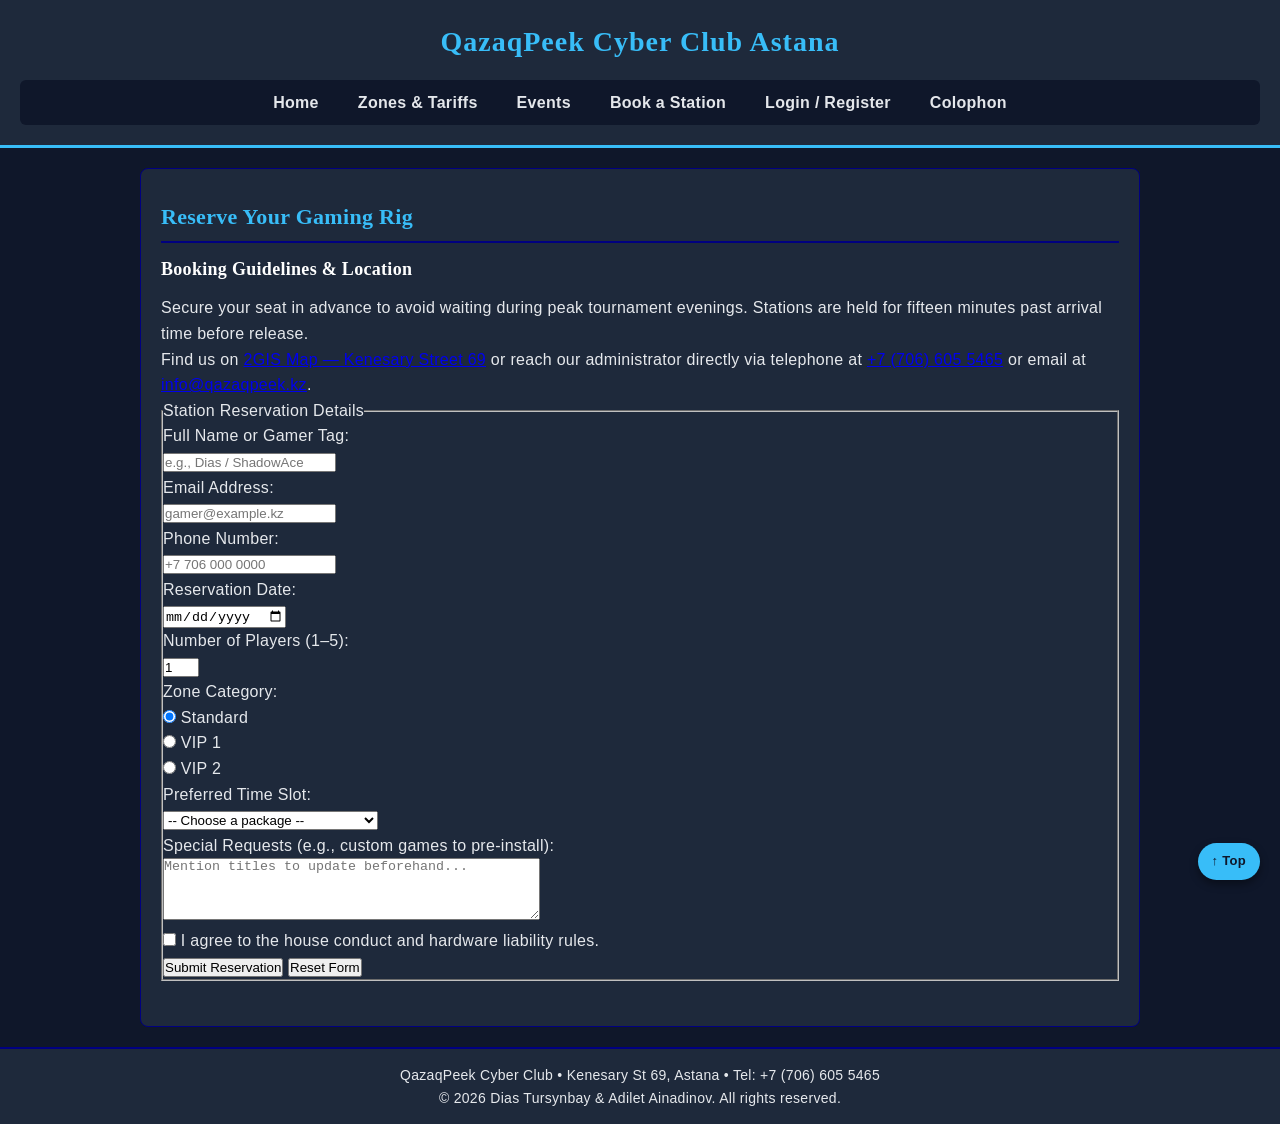
==== booking.html @ b9ee99fd "Add base.css architecture and update 6-page navigation links" ====
<!DOCTYPE html>
<!-- Author: Adilet Ainadinov -->
<html lang="en">
<head>
  <meta charset="UTF-8">
  <meta name="viewport" content="width=device-width, initial-scale=1.0">
  <meta name="author" content="Adilet Ainadinov">
  <meta name="description" content="Reserve a gaming computer station or private boot camp at QazaqPeek Cyber Club on Kenesary 69, Astana.">
  <title>QazaqPeek Cyber Club - Book a Station</title>
  <!-- Link base.css first and personal stylesheet second for cascade load order -->
  <link rel="stylesheet" href="css/base.css">
  <link rel="stylesheet" href="css/adilet.css">
</head>
<body>

  <header>
    <h1>QazaqPeek Cyber Club Astana</h1>
    <nav>
      <ul>
        <li><a href="index.html">Home</a></li>
        <li><a href="services.html">Zones &amp; Tariffs</a></li>
        <li><a href="events.html">Events</a></li>
        <li><a href="booking.html">Book a Station</a></li>
        <li><a href="login.html">Login / Register</a></li>
        <li><a href="colophon.html">Colophon</a></li>
      </ul>
    </nav>
  </header>

  <main>
    <section>
      <h2>Reserve Your Gaming Rig</h2>
      <article>
        <h3>Booking Guidelines &amp; Location</h3>
        <p>
          Secure your seat in advance to avoid waiting during peak tournament evenings. Stations are held for fifteen minutes past arrival time before release.
        </p>
        <p>
          Find us on <a href="https://2gis.kz/astana" target="_blank" rel="noopener noreferrer">2GIS Map — Kenesary Street 69</a> or reach our administrator directly via telephone at <a href="tel:+77066055465">+7 (706) 605 5465</a> or email at <a href="mailto:info@qazaqpeek.kz">info@qazaqpeek.kz</a>.
        </p>
      </article>

      <!-- Comment explaining form implementation -->
      <form method="POST" action="#">
        <fieldset>
          <legend>Station Reservation Details</legend>

          <!-- Flexbox form row on Adilet's page: flex-wrap with flex items -->
          <div class="form-row-flex">
            <div class="form-group-flex">
              <label for="client-name" class="required-field">Full Name or Gamer Tag:</label><br>
              <input type="text" id="client-name" name="client_name" placeholder="e.g., Dias / ShadowAce" required>
            </div>

            <div class="form-group-flex">
              <label for="client-email" class="required-field">Email Address:</label><br>
              <input type="email" id="client-email" name="client_email" placeholder="gamer@example.kz" required>
            </div>
          </div>

          <div class="form-row-flex">
            <div class="form-group-flex">
              <label for="client-phone" class="required-field">Phone Number:</label><br>
              <input type="tel" id="client-phone" name="client_phone" placeholder="+7 706 000 0000" required>
            </div>

            <div class="form-group-flex">
              <label for="booking-date" class="required-field">Reservation Date:</label><br>
              <input type="date" id="booking-date" name="booking_date" required>
            </div>
          </div>

          <p>
            <label for="party-size" class="required-field">Number of Players (1–5):</label><br>
            <input type="number" id="party-size" name="party_size" min="1" max="5" value="1" required>
          </p>

          <p>
            Zone Category:<br>
            <input type="radio" id="zone-standard" name="zone_tier" value="standard" checked>
            <label for="zone-standard">Standard</label><br>
            <input type="radio" id="zone-vip" name="zone_tier" value="vip">
            <label for="zone-vip">VIP 1</label><br>
            <input type="radio" id="zone-bootcamp" name="zone_tier" value="bootcamp">
            <label for="zone-bootcamp">VIP 2</label>
          </p>

          <p>
            <label for="time-slot" class="required-field">Preferred Time Slot:</label><br>
            <select id="time-slot" name="time_slot" required>
              <option value="">-- Choose a package --</option>
              <option value="morning">Morning Warmup (08:00 - 14:00)</option>
              <option value="evening">Peak Evening (17:00 - 22:00)</option>
              <option value="night">Night Grind (22:00 - 08:00)</option>
            </select>
          </p>

          <p>
            <label for="special-notes">Special Requests (e.g., custom games to pre-install):</label><br>
            <textarea id="special-notes" name="special_notes" rows="4" cols="45" placeholder="Mention titles to update beforehand..."></textarea>
          </p>

          <p>
            <input type="checkbox" id="policy-agree" name="policy_agree" required>
            <label for="policy-agree">I agree to the <span>house conduct and hardware liability rules</span>.</label>
          </p>

          <p>
            <button type="submit">Submit Reservation</button>
            <button type="reset">Reset Form</button>
          </p>
        </fieldset>
      </form>
    </section>
  </main>

  <a href="#top" class="back-to-top">↑ Top</a>

  <footer>
    <p>QazaqPeek Cyber Club &bull; Kenesary St 69, Astana &bull; Tel: +7 (706) 605 5465</p>
    <p>&copy; 2026 Dias Tursynbay &amp; Adilet Ainadinov. All rights reserved.</p>
  </footer>

</body>
</html>
---- css/base.css ----
/* 
================================================================================
QAZAQPEEK CYBER CLUB - BASE STYLESHEET (base.css)
Written by: Dias Tursynbay & Adilet Ainadinov

COLOR PALETTE (Max 5 colors):
1. #0f172a (Hex) - Deep navy blue used for main header, footer, and page background to create a dark gaming lounge theme.
2. #1e293b (Hex) - Dark slate grey used for container cards, table backgrounds, and section boxes.
3. #38bdf8 (Hex) - Sky blue accent used for interactive links, active navigation items, and button highlights.
4. rgba(240, 242, 245, 0.95) (RGBA) - Soft white with high opacity used for crisp readable body text on dark backgrounds.
5. navy (Named Color) - Classic navy color used for structural borders and subtle card dividers.
================================================================================
*/

/* Universal Selector (*) - Applied to all elements to enforce standard box-sizing model */
* {
  box-sizing: border-box;
  margin: 0;
  padding: 0;
}

/* Margin collapse explanation comment:
   The top margin of <h1> inside <header> would normally collapse with the top margin of <header>. 
   To avoid unexpected spacing, we use padding on <header> and zero out top margins on <h1>.
*/

/* Type Selector: body - Sets fundamental typography, background color, and line height */
body {
  font-family: 'Segoe UI', Tahoma, Geneva, Verdana, sans-serif;
  font-size: 16px;
  font-weight: 400;
  line-height: 1.6;
  letter-spacing: 0.3px;
  background-color: #0f172a;
  color: rgba(240, 242, 245, 0.95);
  min-height: 100vh;
}

/* Grouping with commas (,) - Shared heading styles */
h1, h2, h3 {
  font-family: Georgia, 'Times New Roman', Times, serif;
  font-weight: 700;
  color: #38bdf8;
  margin-bottom: 12px;
}

h1 {
  font-size: 28px;
  letter-spacing: 1px;
}

h2 {
  font-size: 22px;
  border-bottom: 2px solid navy;
  padding-bottom: 6px;
  margin-top: 10px;
}

h3 {
  font-size: 18px;
  color: #ffffff;
}

/* Child Selector (>) - Targets header tag directly inside body */
body > header {
  background-color: #1e293b;
  padding: 20px;
  text-align: center;
  border-bottom: 3px solid #38bdf8;
}

/* Centering Technique 1: margin auto - Main container centered horizontally with fixed maximum width */
main {
  max-width: 1000px;
  margin: 20px auto; /* Margin auto centers main horizontally */
  padding: 20px;
  background-color: #1e293b;
  border-radius: 8px;
  border: 1px solid navy;
}

/* Descendant Selector (nav ul) - Styles the navigation list inside nav bar */
nav ul {
  list-style: none;
  /* Flexbox Navigation Requirements: flex row using justify-content, align-items and gap */
  display: flex;
  flex-direction: row;
  justify-content: center;
  align-items: center;
  gap: 15px;
  margin-top: 15px;
  padding: 10px;
  background-color: #0f172a;
  border-radius: 6px;
}

/* Type selector for nav links */
nav a {
  color: rgba(240, 242, 245, 0.95);
  text-decoration: none;
  font-weight: 600;
  padding: 6px 12px;
  border-radius: 4px;
}

/* Pseudo-class :hover - Links change background and color when hovered */
nav a:hover {
  background-color: #38bdf8;
  color: #0f172a;
}

/* Pseudo-class :focus - Keyboard focus accessibility indicator */
a:focus, button:focus, input:focus, select:focus, textarea:focus {
  outline: 2px solid #38bdf8;
  outline-offset: 2px;
}

/* Adjacent Sibling Selector (+) - Adds extra top margin to paragraphs following h2 headings */
h2 + p {
  margin-top: 8px;
}

/* Section spacing */
section {
  margin-bottom: 25px;
}

hr {
  border: 0;
  height: 1px;
  background-color: navy;
  margin: 25px 0;
}

/* Table styling shared across pages */
table {
  width: 100%;
  border-collapse: collapse;
  margin: 15px 0;
  background-color: #0f172a;
}

th, td {
  padding: 10px 14px;
  border: 1px solid navy;
  text-align: left;
}

th {
  background-color: #1e293b;
  color: #38bdf8;
}

/* Pseudo-class :nth-child - Alternating row shading in tables */
tbody tr:nth-child(even) {
  background-color: rgba(255, 255, 255, 0.03);
}

/* Common Footer Styling */
footer {
  text-align: center;
  padding: 15px;
  background-color: #1e293b;
  border-top: 2px solid navy;
  font-size: 14px;
  margin-top: 20px;
}

/* Single allowed !important demonstration with comment justification:
   Justification: Disabled buttons must maintain subdued opacity regardless of any state or class overrides.
*/
button:disabled {
  opacity: 0.5 !important;
  cursor: not-allowed;
}

/* Fixed positioning element: Floating back to top button staying on screen */
.back-to-top {
  position: fixed;
  bottom: 20px;
  right: 20px;
  background-color: #38bdf8;
  color: #0f172a;
  padding: 8px 14px;
  border-radius: 20px;
  text-decoration: none;
  font-weight: bold;
  font-size: 13px;
  box-shadow: 0 4px 8px rgba(0,0,0,0.4);
}

.back-to-top:hover {
  background-color: #ffffff;
}
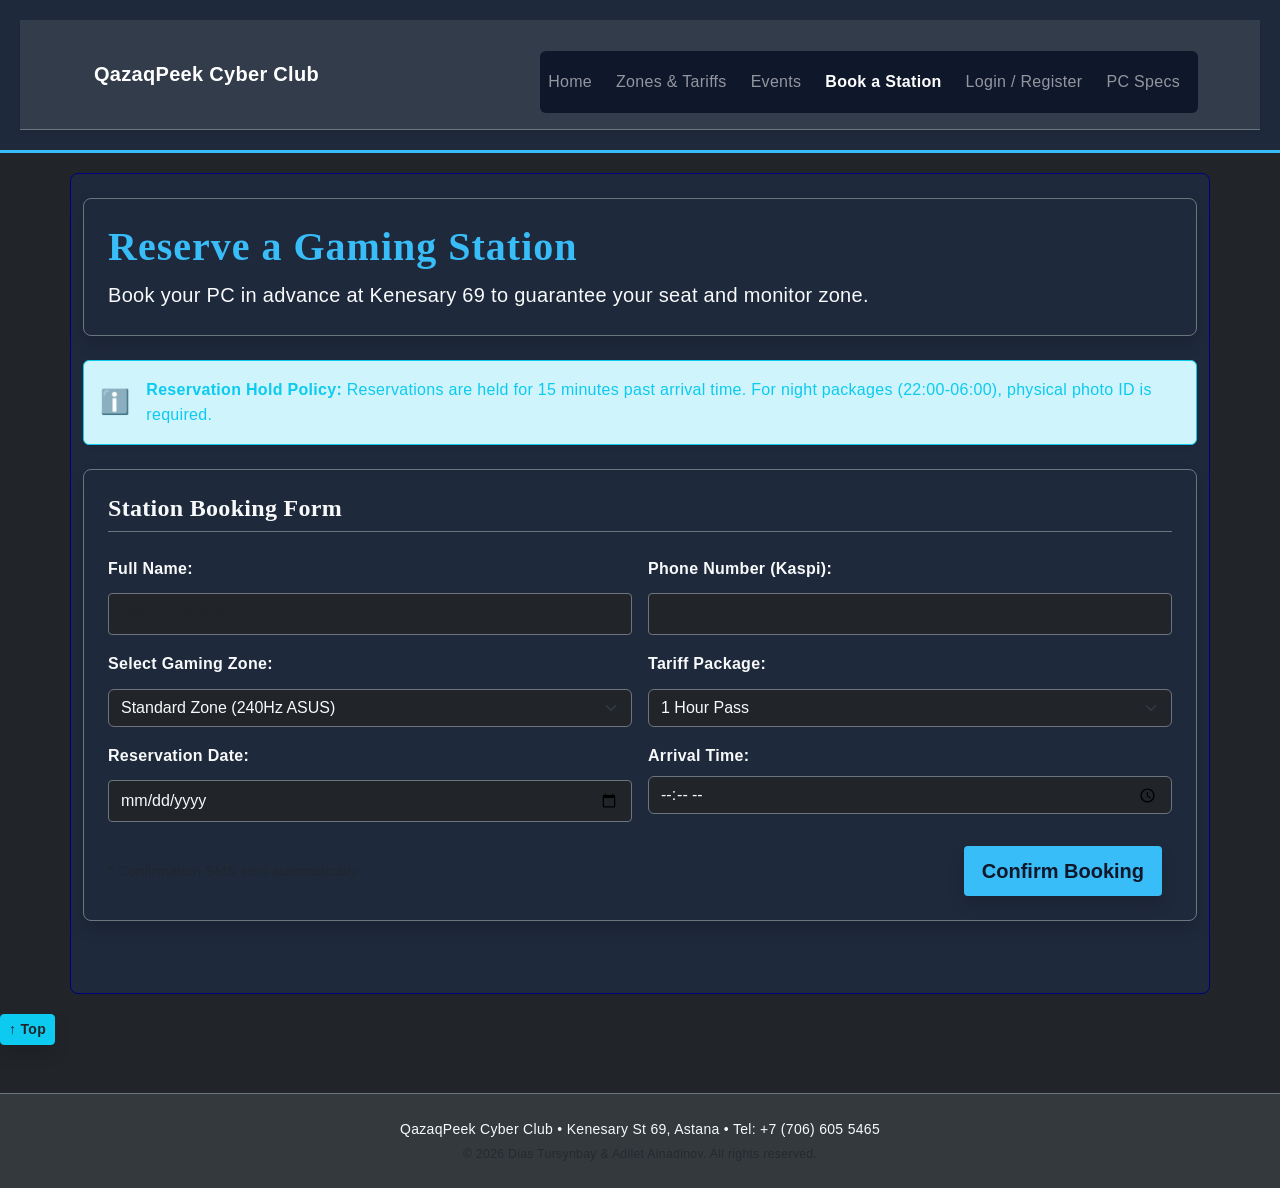
==== commit 37094faa: "Rebuild page layouts using Bootstrap 5.3.3 CDN and responsive navbar toggler" ====
--- a/booking.html
+++ b/booking.html
@@ -5,121 +5,137 @@
   <meta charset="UTF-8">
   <meta name="viewport" content="width=device-width, initial-scale=1.0">
   <meta name="author" content="Adilet Ainadinov">
-  <meta name="description" content="Reserve a gaming computer station or private boot camp at QazaqPeek Cyber Club on Kenesary 69, Astana.">
+  <meta name="description" content="Station reservation and seat booking form for QazaqPeek Cyber Club in Astana on Kenesary 69.">
   <title>QazaqPeek Cyber Club - Book a Station</title>
-  <!-- Link base.css first and personal stylesheet second for cascade load order -->
+  
+  <!-- Bootstrap 5.3.3 CDN link linked before custom stylesheet so custom rules override where needed -->
+  <!-- Bootstrap 5.3.3 CDN used for responsive form controls, alert component, navbar toggler, and utility classes -->
+  <link href="https://cdn.jsdelivr.net/npm/bootstrap@5.3.3/dist/css/bootstrap.min.css" rel="stylesheet">
+
+  <!-- Custom stylesheets linked after Bootstrap CDN -->
   <link rel="stylesheet" href="css/base.css">
   <link rel="stylesheet" href="css/adilet.css">
 </head>
-<body>
+<body class="bg-dark text-light">
 
+  <!-- Responsive Navigation Header using Bootstrap Navbar with Toggler -->
   <header>
-    <h1>QazaqPeek Cyber Club Astana</h1>
-    <nav>
-      <ul>
-        <li><a href="index.html">Home</a></li>
-        <li><a href="services.html">Zones &amp; Tariffs</a></li>
-        <li><a href="events.html">Events</a></li>
-        <li><a href="booking.html">Book a Station</a></li>
-        <li><a href="login.html">Login / Register</a></li>
-        <li><a href="colophon.html">Colophon</a></li>
-      </ul>
+    <nav class="navbar navbar-expand-lg navbar-dark bg-secondary bg-opacity-25 border-bottom border-secondary shadow-sm py-3">
+      <div class="container">
+        <a class="navbar-brand fw-bold text-accent" href="index.html">QazaqPeek Cyber Club</a>
+        <button class="navbar-toggler" type="button" data-bs-toggle="collapse" data-bs-target="#mainNavbar" aria-controls="mainNavbar" aria-expanded="false" aria-label="Toggle navigation">
+          <span class="navbar-toggler-icon"></span>
+        </button>
+        <div class="collapse navbar-collapse" id="mainNavbar">
+          <ul class="navbar-nav ms-auto mb-2 mb-lg-0 gap-2">
+            <li class="nav-item"><a class="nav-link" href="index.html">Home</a></li>
+            <li class="nav-item"><a class="nav-link" href="services.html">Zones &amp; Tariffs</a></li>
+            <li class="nav-item"><a class="nav-link" href="events.html">Events</a></li>
+            <li class="nav-item"><a class="nav-link active fw-bold text-accent" href="booking.html">Book a Station</a></li>
+            <li class="nav-item"><a class="nav-link" href="login.html">Login / Register</a></li>
+            <li class="nav-item"><a class="nav-link" href="pc-specs.html">PC Specs</a></li>
+          </ul>
+        </div>
+      </div>
     </nav>
   </header>
 
-  <main>
-    <section>
-      <h2>Reserve Your Gaming Rig</h2>
-      <article>
-        <h3>Booking Guidelines &amp; Location</h3>
-        <p>
-          Secure your seat in advance to avoid waiting during peak tournament evenings. Stations are held for fifteen minutes past arrival time before release.
-        </p>
-        <p>
-          Find us on <a href="https://2gis.kz/astana" target="_blank" rel="noopener noreferrer">2GIS Map — Kenesary Street 69</a> or reach our administrator directly via telephone at <a href="tel:+77066055465">+7 (706) 605 5465</a> or email at <a href="mailto:info@qazaqpeek.kz">info@qazaqpeek.kz</a>.
-        </p>
-      </article>
+  <!-- Container Choice Comment: Chosen container over container-fluid here to center and constrain form controls for comfortable user entry on desktop -->
+  <main class="container py-4">
 
-      <!-- Comment explaining form implementation -->
-      <form method="POST" action="#">
-        <fieldset>
-          <legend>Station Reservation Details</legend>
+    <!-- Title Card -->
+    <div class="adilet-form-card p-4 mb-4 rounded-3 border border-secondary shadow">
+      <h1 class="display-6 fw-bold text-accent mb-2 text-center text-md-start">Reserve a Gaming Station</h1>
+      <p class="lead text-light mb-0 text-center text-md-start">
+        Book your PC in advance at Kenesary 69 to guarantee your seat and monitor zone.
+      </p>
+    </div>
 
-          <!-- Flexbox form row on Adilet's page: flex-wrap with flex items -->
-          <div class="form-row-flex">
-            <div class="form-group-flex">
-              <label for="client-name" class="required-field">Full Name or Gamer Tag:</label><br>
-              <input type="text" id="client-name" name="client_name" placeholder="e.g., Dias / ShadowAce" required>
-            </div>
+    <!-- Bootstrap Component: Alert -->
+    <!-- Component Name: Bootstrap Alert -->
+    <!-- Modifications: Adapted markup from official Bootstrap 5 documentation for reservation policy notices, customized with flex alignment and info styling -->
+    <div class="alert alert-info bg-opacity-10 text-info border-info d-flex align-items-center mb-4 shadow-sm" role="alert">
+      <div class="me-3 fs-4">ℹ️</div>
+      <div>
+        <strong>Reservation Hold Policy:</strong> Reservations are held for 15 minutes past arrival time. For night packages (22:00-06:00), physical photo ID is required.
+      </div>
+    </div>
 
-            <div class="form-group-flex">
-              <label for="client-email" class="required-field">Email Address:</label><br>
-              <input type="email" id="client-email" name="client_email" placeholder="gamer@example.kz" required>
-            </div>
+    <!-- Booking Form wrapped in Bootstrap Grid -->
+    <section class="adilet-form-card p-4 rounded-3 border border-secondary shadow mb-5">
+      <h2 class="h4 fw-bold text-accent mb-4 border-bottom border-secondary pb-2">Station Booking Form</h2>
+
+      <form action="#" method="post">
+        
+        <!-- Row 1: Name and Phone -->
+        <div class="row g-3 mb-3">
+          <div class="col-12 col-md-6">
+            <label for="fullName" class="form-label text-light fw-bold">Full Name:</label>
+            <input type="text" id="fullName" name="fullName" class="form-control bg-dark text-light border-secondary" placeholder="Dias Tursynbay" required>
           </div>
+          <div class="col-12 col-md-6">
+            <label for="phoneNum" class="form-label text-light fw-bold">Phone Number (Kaspi):</label>
+            <input type="tel" id="phoneNum" name="phoneNum" class="form-control bg-dark text-light border-secondary" placeholder="+7 707 123 4567" required>
+          </div>
+        </div>
 
-          <div class="form-row-flex">
-            <div class="form-group-flex">
-              <label for="client-phone" class="required-field">Phone Number:</label><br>
-              <input type="tel" id="client-phone" name="client_phone" placeholder="+7 706 000 0000" required>
-            </div>
+        <!-- Row 2: Zone Select and Pass Package -->
+        <div class="row g-3 mb-3">
+          <div class="col-12 col-md-6">
+            <label for="zoneSelect" class="form-label text-light fw-bold">Select Gaming Zone:</label>
+            <select id="zoneSelect" name="zoneSelect" class="form-select bg-dark text-light border-secondary" required>
+              <option value="standard">Standard Zone (240Hz ASUS)</option>
+              <option value="vip">VIP Pro Lounge (360Hz BenQ)</option>
+              <option value="bootcamp">Bootcamp Team Room (5 Rigs)</option>
+            </select>
+          </div>
+          <div class="col-12 col-md-6">
+            <label for="packageSelect" class="form-label text-light fw-bold">Tariff Package:</label>
+            <select id="packageSelect" name="packageSelect" class="form-select bg-dark text-light border-secondary" required>
+              <option value="hourly">1 Hour Pass</option>
+              <option value="3hour">3 Hour Package</option>
+              <option value="night">Night Pass (22:00 - 06:00)</option>
+            </select>
+          </div>
+        </div>
 
-            <div class="form-group-flex">
-              <label for="booking-date" class="required-field">Reservation Date:</label><br>
-              <input type="date" id="booking-date" name="booking_date" required>
-            </div>
+        <!-- Row 3: Date and Time -->
+        <div class="row g-3 mb-4">
+          <div class="col-12 col-md-6">
+            <label for="bookingDate" class="form-label text-light fw-bold">Reservation Date:</label>
+            <input type="date" id="bookingDate" name="bookingDate" class="form-control bg-dark text-light border-secondary" required>
           </div>
+          <div class="col-12 col-md-6">
+            <label for="bookingTime" class="form-label text-light fw-bold">Arrival Time:</label>
+            <input type="time" id="bookingTime" name="bookingTime" class="form-control bg-dark text-light border-secondary" required>
+          </div>
+        </div>
 
-          <p>
-            <label for="party-size" class="required-field">Number of Players (1–5):</label><br>
-            <input type="number" id="party-size" name="party_size" min="1" max="5" value="1" required>
-          </p>
+        <!-- Submit Button -->
+        <div class="d-flex justify-content-between align-items-center">
+          <span class="small text-muted d-none d-md-block">* Confirmation SMS sent automatically</span>
+          <button type="submit" class="btn btn-primary btn-lg shadow">Confirm Booking</button>
+        </div>
 
-          <p>
-            Zone Category:<br>
-            <input type="radio" id="zone-standard" name="zone_tier" value="standard" checked>
-            <label for="zone-standard">Standard</label><br>
-            <input type="radio" id="zone-vip" name="zone_tier" value="vip">
-            <label for="zone-vip">VIP 1</label><br>
-            <input type="radio" id="zone-bootcamp" name="zone_tier" value="bootcamp">
-            <label for="zone-bootcamp">VIP 2</label>
-          </p>
-
-          <p>
-            <label for="time-slot" class="required-field">Preferred Time Slot:</label><br>
-            <select id="time-slot" name="time_slot" required>
-              <option value="">-- Choose a package --</option>
-              <option value="morning">Morning Warmup (08:00 - 14:00)</option>
-              <option value="evening">Peak Evening (17:00 - 22:00)</option>
-              <option value="night">Night Grind (22:00 - 08:00)</option>
-            </select>
-          </p>
-
-          <p>
-            <label for="special-notes">Special Requests (e.g., custom games to pre-install):</label><br>
-            <textarea id="special-notes" name="special_notes" rows="4" cols="45" placeholder="Mention titles to update beforehand..."></textarea>
-          </p>
-
-          <p>
-            <input type="checkbox" id="policy-agree" name="policy_agree" required>
-            <label for="policy-agree">I agree to the <span>house conduct and hardware liability rules</span>.</label>
-          </p>
-
-          <p>
-            <button type="submit">Submit Reservation</button>
-            <button type="reset">Reset Form</button>
-          </p>
-        </fieldset>
       </form>
     </section>
+
   </main>
 
-  <a href="#top" class="back-to-top">↑ Top</a>
+  <!-- Back to Top Button -->
+  <div class="back-to-top-btn">
+    <a href="#top" class="btn btn-info btn-sm shadow fw-bold text-dark">↑ Top</a>
+  </div>
 
-  <footer>
-    <p>QazaqPeek Cyber Club &bull; Kenesary St 69, Astana &bull; Tel: +7 (706) 605 5465</p>
-    <p>&copy; 2026 Dias Tursynbay &amp; Adilet Ainadinov. All rights reserved.</p>
+  <!-- Footer -->
+  <footer class="bg-secondary bg-opacity-25 border-top border-secondary py-4 text-center text-muted mt-5">
+    <div class="container">
+      <p class="mb-1 text-light">QazaqPeek Cyber Club &bull; Kenesary St 69, Astana &bull; Tel: +7 (706) 605 5465</p>
+      <p class="small mb-0">&copy; 2026 Dias Tursynbay &amp; Adilet Ainadinov. All rights reserved.</p>
+    </div>
   </footer>
 
+  <!-- Bootstrap 5.3.3 JavaScript Bundle CDN -->
+  <script src="https://cdn.jsdelivr.net/npm/bootstrap@5.3.3/dist/js/bootstrap.bundle.min.js"></script>
 </body>
 </html>
--- a/css/adilet.css
+++ b/css/adilet.css
@@ -0,0 +1,152 @@
+/* 
+================================================================================
+QAZAQPEEK CYBER CLUB - ADILET AINADINOV'S STYLESHEET (adilet.css)
+Student: Adilet Ainadinov
+Pages Covered: booking.html, login.html, colophon.html
+================================================================================
+*/
+
+/* 
+================================================================================
+CSS GRID IMPLEMENTATION (colophon.html / booking.html)
+Why Grid suited this block better than Flexbox:
+CSS Grid was selected for the technical specifications layout because it provides precise two-dimensional 
+alignment across columns and rows, keeping system info cards aligned seamlessly regardless of text length.
+================================================================================
+*/
+.colophon-grid {
+  display: grid;
+  grid-template-columns: repeat(2, minmax(200px, 1fr)); /* repeat(), fr units, minmax() */
+  gap: 20px; /* gap requirement */
+  margin-top: 15px;
+}
+
+/* Grid item spanning 2 columns */
+.colophon-grid-wide {
+  grid-column: span 2; /* Spanning requirement */
+  background-color: #0f172a;
+  padding: 15px;
+  border-radius: 6px;
+  border: 1px solid #38bdf8;
+}
+
+.colophon-card {
+  background-color: #0f172a;
+  padding: 15px;
+  border-radius: 6px;
+  border: 1px solid navy;
+}
+
+/* 
+================================================================================
+FLEXBOX IMPLEMENTATION (booking.html / login.html)
+Flex container with flex-wrap and flex-direction row for form inputs and option buttons
+================================================================================
+*/
+.form-row-flex {
+  display: flex;
+  flex-direction: row;
+  flex-wrap: wrap;
+  gap: 15px;
+  margin-bottom: 15px;
+}
+
+.form-group-flex {
+  flex: 1 1 200px;
+}
+
+/* Form controls styling */
+fieldset {
+  border: 1px solid navy;
+  padding: 20px;
+  border-radius: 6px;
+  background-color: #0f172a;
+  margin-bottom: 20px;
+}
+
+legend {
+  color: #38bdf8;
+  font-weight: bold;
+  padding: 0 8px;
+}
+
+/* Attribute Selectors - Target form inputs by type */
+input[type="text"],
+input[type="email"],
+input[type="tel"],
+input[type="date"],
+input[type="number"],
+input[type="password"],
+select,
+textarea {
+  width: 100%;
+  padding: 8px 12px;
+  margin-top: 4px;
+  background-color: #1e293b;
+  border: 1px solid navy;
+  color: rgba(240, 242, 245, 0.95);
+  border-radius: 4px;
+  font-family: inherit;
+}
+
+/* Pseudo-class :focus for form input elements */
+input:focus, select:focus, textarea:focus {
+  border-color: #38bdf8;
+}
+
+/* Button styling */
+button[type="submit"], button[type="reset"] {
+  background-color: #38bdf8;
+  color: #0f172a;
+  border: none;
+  padding: 10px 18px;
+  border-radius: 4px;
+  font-weight: bold;
+  cursor: pointer;
+  margin-right: 10px;
+}
+
+button[type="reset"] {
+  background-color: #1e293b;
+  color: rgba(240, 242, 245, 0.95);
+  border: 1px solid navy;
+}
+
+button[type="submit"]:hover {
+  background-color: #ffffff;
+}
+
+/* Pseudo-element ::after - Marks mandatory form field labels with blue asterisk */
+label.required-field::after {
+  content: " *";
+  color: #38bdf8;
+  font-weight: bold;
+}
+
+/* 
+================================================================================
+CENTERING TECHNIQUE 3: Grid Centering
+Centering notice modal / box horizontally and vertically using CSS Grid place-items
+================================================================================
+*/
+.grid-centered-box {
+  display: grid;
+  place-items: center;
+  background-color: #0f172a;
+  padding: 15px;
+  border: 1px solid navy;
+  border-radius: 6px;
+  text-align: center;
+  margin-top: 15px;
+}
+
+/* Terminal output pre styling */
+pre {
+  background-color: #000000;
+  color: #38bdf8;
+  padding: 15px;
+  border-radius: 4px;
+  overflow-x: auto;
+  font-family: 'Courier New', Courier, monospace;
+  font-size: 14px;
+}
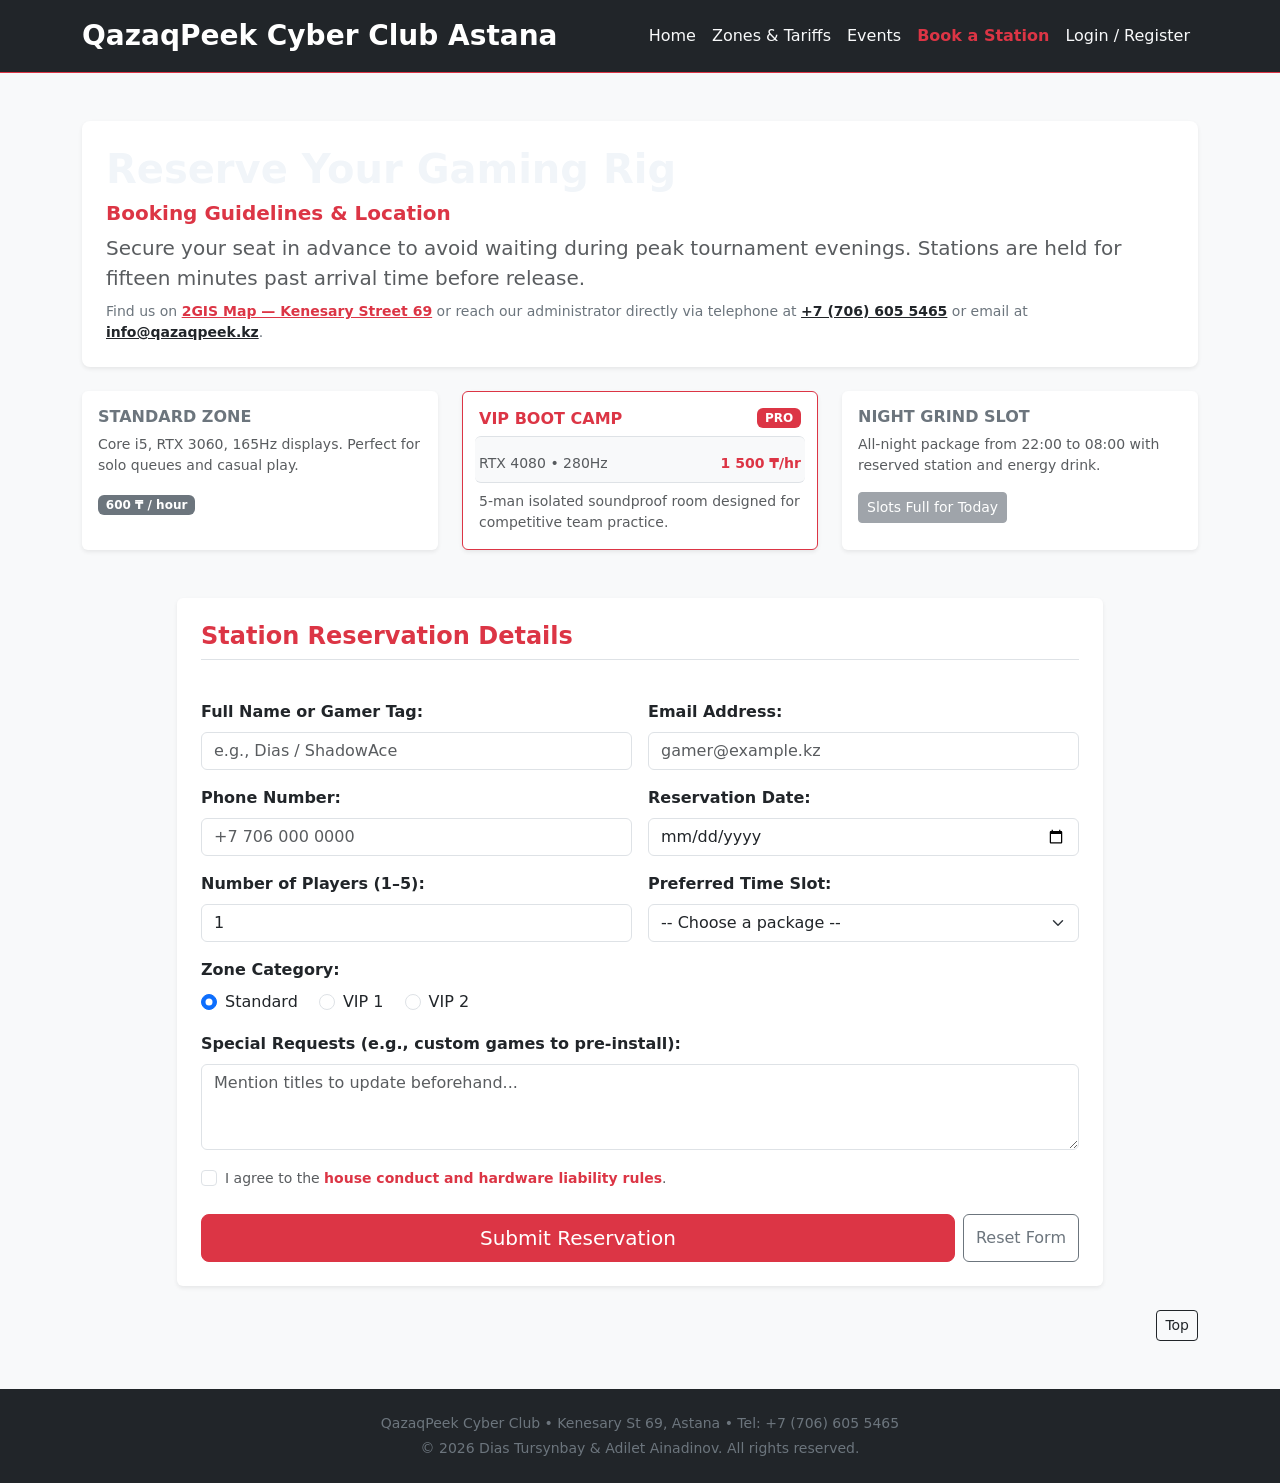
==== commit 1435dfeb: "feat: sync booking, login and css cleanup log" ====
--- a/booking.html
+++ b/booking.html
@@ -5,137 +5,215 @@
   <meta charset="UTF-8">
   <meta name="viewport" content="width=device-width, initial-scale=1.0">
   <meta name="author" content="Adilet Ainadinov">
-  <meta name="description" content="Station reservation and seat booking form for QazaqPeek Cyber Club in Astana on Kenesary 69.">
+  <meta name="description" content="Reserve a gaming computer station or private boot camp at QazaqPeek Cyber Club on Kenesary 69, Astana.">
   <title>QazaqPeek Cyber Club - Book a Station</title>
-  
-  <!-- Bootstrap 5.3.3 CDN link linked before custom stylesheet so custom rules override where needed -->
-  <!-- Bootstrap 5.3.3 CDN used for responsive form controls, alert component, navbar toggler, and utility classes -->
+
+  <!-- Using Bootstrap version 5.3.3 from CDN -->
   <link href="https://cdn.jsdelivr.net/npm/bootstrap@5.3.3/dist/css/bootstrap.min.css" rel="stylesheet">
 
-  <!-- Custom stylesheets linked after Bootstrap CDN -->
   <link rel="stylesheet" href="css/base.css">
   <link rel="stylesheet" href="css/adilet.css">
 </head>
-<body class="bg-dark text-light">
-
-  <!-- Responsive Navigation Header using Bootstrap Navbar with Toggler -->
-  <header>
-    <nav class="navbar navbar-expand-lg navbar-dark bg-secondary bg-opacity-25 border-bottom border-secondary shadow-sm py-3">
-      <div class="container">
-        <a class="navbar-brand fw-bold text-accent" href="index.html">QazaqPeek Cyber Club</a>
-        <button class="navbar-toggler" type="button" data-bs-toggle="collapse" data-bs-target="#mainNavbar" aria-controls="mainNavbar" aria-expanded="false" aria-label="Toggle navigation">
-          <span class="navbar-toggler-icon"></span>
-        </button>
-        <div class="collapse navbar-collapse" id="mainNavbar">
-          <ul class="navbar-nav ms-auto mb-2 mb-lg-0 gap-2">
-            <li class="nav-item"><a class="nav-link" href="index.html">Home</a></li>
-            <li class="nav-item"><a class="nav-link" href="services.html">Zones &amp; Tariffs</a></li>
-            <li class="nav-item"><a class="nav-link" href="events.html">Events</a></li>
-            <li class="nav-item"><a class="nav-link active fw-bold text-accent" href="booking.html">Book a Station</a></li>
-            <li class="nav-item"><a class="nav-link" href="login.html">Login / Register</a></li>
-            <li class="nav-item"><a class="nav-link" href="pc-specs.html">PC Specs</a></li>
-          </ul>
-        </div>
-      </div>
-    </nav>
+<body class="bg-light">
+
+  <!-- Using container-fluid so the club header spans the full width of the viewport -->
+  <header class="container-fluid bg-dark text-white py-3 border-bottom border-danger">
+    <div class="container d-flex flex-column flex-md-row justify-content-between align-items-center">
+      <h1 class="h3 mb-2 mb-md-0 fw-bold">QazaqPeek Cyber Club Astana</h1>
+      <nav>
+        <ul class="nav">
+          <li class="nav-item"><a class="nav-link text-light px-2" href="index.html">Home</a></li>
+          <li class="nav-item"><a class="nav-link text-light px-2" href="services.html">Zones &amp; Tariffs</a></li>
+          <li class="nav-item"><a class="nav-link text-light px-2" href="events.html">Events</a></li>
+          <li class="nav-item"><a class="nav-link text-danger fw-bold px-2" href="booking.html">Book a Station</a></li>
+          <li class="nav-item"><a class="nav-link text-light px-2" href="login.html">Login / Register</a></li>
+        </ul>
+      </nav>
+    </div>
   </header>
 
-  <!-- Container Choice Comment: Chosen container over container-fluid here to center and constrain form controls for comfortable user entry on desktop -->
-  <main class="container py-4">
-
-    <!-- Title Card -->
-    <div class="adilet-form-card p-4 mb-4 rounded-3 border border-secondary shadow">
-      <h1 class="display-6 fw-bold text-accent mb-2 text-center text-md-start">Reserve a Gaming Station</h1>
-      <p class="lead text-light mb-0 text-center text-md-start">
-        Book your PC in advance at Kenesary 69 to guarantee your seat and monitor zone.
-      </p>
-    </div>
-
-    <!-- Bootstrap Component: Alert -->
-    <!-- Component Name: Bootstrap Alert -->
-    <!-- Modifications: Adapted markup from official Bootstrap 5 documentation for reservation policy notices, customized with flex alignment and info styling -->
-    <div class="alert alert-info bg-opacity-10 text-info border-info d-flex align-items-center mb-4 shadow-sm" role="alert">
-      <div class="me-3 fs-4">ℹ️</div>
-      <div>
-        <strong>Reservation Hold Policy:</strong> Reservations are held for 15 minutes past arrival time. For night packages (22:00-06:00), physical photo ID is required.
-      </div>
-    </div>
-
-    <!-- Booking Form wrapped in Bootstrap Grid -->
-    <section class="adilet-form-card p-4 rounded-3 border border-secondary shadow mb-5">
-      <h2 class="h4 fw-bold text-accent mb-4 border-bottom border-secondary pb-2">Station Booking Form</h2>
-
-      <form action="#" method="post">
-        
-        <!-- Row 1: Name and Phone -->
-        <div class="row g-3 mb-3">
-          <div class="col-12 col-md-6">
-            <label for="fullName" class="form-label text-light fw-bold">Full Name:</label>
-            <input type="text" id="fullName" name="fullName" class="form-control bg-dark text-light border-secondary" placeholder="Dias Tursynbay" required>
-          </div>
-          <div class="col-12 col-md-6">
-            <label for="phoneNum" class="form-label text-light fw-bold">Phone Number (Kaspi):</label>
-            <input type="tel" id="phoneNum" name="phoneNum" class="form-control bg-dark text-light border-secondary" placeholder="+7 707 123 4567" required>
-          </div>
-        </div>
-
-        <!-- Row 2: Zone Select and Pass Package -->
-        <div class="row g-3 mb-3">
-          <div class="col-12 col-md-6">
-            <label for="zoneSelect" class="form-label text-light fw-bold">Select Gaming Zone:</label>
-            <select id="zoneSelect" name="zoneSelect" class="form-select bg-dark text-light border-secondary" required>
-              <option value="standard">Standard Zone (240Hz ASUS)</option>
-              <option value="vip">VIP Pro Lounge (360Hz BenQ)</option>
-              <option value="bootcamp">Bootcamp Team Room (5 Rigs)</option>
-            </select>
-          </div>
-          <div class="col-12 col-md-6">
-            <label for="packageSelect" class="form-label text-light fw-bold">Tariff Package:</label>
-            <select id="packageSelect" name="packageSelect" class="form-select bg-dark text-light border-secondary" required>
-              <option value="hourly">1 Hour Pass</option>
-              <option value="3hour">3 Hour Package</option>
-              <option value="night">Night Pass (22:00 - 06:00)</option>
-            </select>
-          </div>
-        </div>
-
-        <!-- Row 3: Date and Time -->
-        <div class="row g-3 mb-4">
-          <div class="col-12 col-md-6">
-            <label for="bookingDate" class="form-label text-light fw-bold">Reservation Date:</label>
-            <input type="date" id="bookingDate" name="bookingDate" class="form-control bg-dark text-light border-secondary" required>
-          </div>
-          <div class="col-12 col-md-6">
-            <label for="bookingTime" class="form-label text-light fw-bold">Arrival Time:</label>
-            <input type="time" id="bookingTime" name="bookingTime" class="form-control bg-dark text-light border-secondary" required>
-          </div>
-        </div>
-
-        <!-- Submit Button -->
-        <div class="d-flex justify-content-between align-items-center">
-          <span class="small text-muted d-none d-md-block">* Confirmation SMS sent automatically</span>
-          <button type="submit" class="btn btn-primary btn-lg shadow">Confirm Booking</button>
-        </div>
-
-      </form>
-    </section>
-
+  <!-- Using standard container to keep the reservation form readable and centered -->
+  <main class="container my-5">
+    
+    <div class="p-4 mb-4 bg-white rounded-3 shadow-sm text-center text-md-start">
+      <h2 class="display-6 fw-bold">Reserve Your Gaming Rig</h2>
+      <article>
+        <h3 class="h5 text-danger fw-semibold mt-2">Booking Guidelines &amp; Location</h3>
+        <p class="lead text-muted mb-2">
+          Secure your seat in advance to avoid waiting during peak tournament evenings. Stations are held for fifteen minutes past arrival time before release.
+        </p>
+        <p class="small text-secondary mb-0">
+          Find us on <a href="https://2gis.kz/astana" target="_blank" rel="noopener noreferrer" class="link-danger fw-semibold">2GIS Map — Kenesary Street 69</a> or reach our administrator directly via telephone at <a href="tel:+77066055465" class="text-dark fw-semibold">+7 (706) 605 5465</a> or email at <a href="mailto:info@qazaqpeek.kz" class="text-dark fw-semibold">info@qazaqpeek.kz</a>.
+        </p>
+      </article>
+    </div>
+
+    <!-- Responsive Grid: 3 blocks responding to screen width -->
+    <div class="row g-4 mb-5">
+      <div class="col-12 col-md-6 col-lg-4">
+        <div class="card h-100 shadow-sm border-0">
+          <div class="card-body">
+            <h4 class="h6 card-title fw-bold text-uppercase text-secondary">Standard Zone</h4>
+            <p class="card-text text-muted small">Core i5, RTX 3060, 165Hz displays. Perfect for solo queues and casual play.</p>
+            <span class="badge bg-secondary">600 ₸ / hour</span>
+          </div>
+        </div>
+      </div>
+
+      <!-- Nesting requirement: nested row inside a column element -->
+      <div class="col-12 col-md-6 col-lg-4">
+        <div class="card h-100 shadow-sm border-danger">
+          <div class="card-body">
+            <div class="d-flex justify-content-between align-items-center mb-1">
+              <h4 class="h6 card-title fw-bold text-uppercase text-danger mb-0">VIP Boot Camp</h4>
+              <span class="badge bg-danger">PRO</span>
+            </div>
+            <!-- Nested row inside column -->
+            <div class="row g-2 my-2 py-2 border-top border-bottom bg-light rounded">
+              <div class="col-7 small text-muted">RTX 4080 • 280Hz</div>
+              <div class="col-5 small text-end fw-bold text-danger">1 500 ₸/hr</div>
+            </div>
+            <p class="card-text text-muted small">5-man isolated soundproof room designed for competitive team practice.</p>
+          </div>
+        </div>
+      </div>
+
+      <div class="col-12 col-md-6 col-lg-4">
+        <div class="card h-100 shadow-sm border-0">
+          <div class="card-body">
+            <h4 class="h6 card-title fw-bold text-uppercase text-secondary">Night Grind Slot</h4>
+            <p class="card-text text-muted small">All-night package from 22:00 to 08:00 with reserved station and energy drink.</p>
+            <!-- Button disabled state requirement -->
+            <button type="button" class="btn btn-sm btn-secondary" disabled>Slots Full for Today</button>
+          </div>
+        </div>
+      </div>
+    </div>
+
+    <!-- Booking Form Section -->
+    <div class="row justify-content-center">
+      <div class="col-12 col-lg-10">
+        <div class="card shadow-sm border-0 p-4">
+          
+          <form method="POST" action="booking.html">
+            <fieldset>
+              <legend class="h4 border-bottom pb-2 mb-4 text-danger fw-bold">Station Reservation Details</legend>
+
+              <div class="row g-3 mb-3">
+                <div class="col-12 col-md-6">
+                  <label for="client-name" class="form-label fw-semibold">Full Name or Gamer Tag:</label>
+                  <input type="text" class="form-control" id="client-name" name="client_name" placeholder="e.g., Dias / ShadowAce" required>
+                </div>
+
+                <div class="col-12 col-md-6">
+                  <label for="client-email" class="form-label fw-semibold">Email Address:</label>
+                  <input type="email" class="form-control" id="client-email" name="client_email" placeholder="gamer@example.kz" required>
+                </div>
+              </div>
+
+              <div class="row g-3 mb-3">
+                <div class="col-12 col-md-6">
+                  <label for="client-phone" class="form-label fw-semibold">Phone Number:</label>
+                  <input type="tel" class="form-control" id="client-phone" name="client_phone" placeholder="+7 706 000 0000" required>
+                </div>
+
+                <div class="col-12 col-md-6">
+                  <label for="booking-date" class="form-label fw-semibold">Reservation Date:</label>
+                  <input type="date" class="form-control" id="booking-date" name="booking_date" required>
+                </div>
+              </div>
+
+              <div class="row g-3 mb-3">
+                <div class="col-12 col-md-6">
+                  <label for="party-size" class="form-label fw-semibold">Number of Players (1–5):</label>
+                  <input type="number" class="form-control" id="party-size" name="party_size" min="1" max="5" value="1" required>
+                </div>
+
+                <div class="col-12 col-md-6">
+                  <label for="time-slot" class="form-label fw-semibold">Preferred Time Slot:</label>
+                  <select class="form-select" id="time-slot" name="time_slot" required>
+                    <option value="">-- Choose a package --</option>
+                    <option value="morning">Morning Warmup (08:00 - 14:00)</option>
+                    <option value="evening">Peak Evening (17:00 - 22:00)</option>
+                    <option value="night">Night Grind (22:00 - 08:00)</option>
+                  </select>
+                </div>
+              </div>
+
+              <div class="mb-3">
+                <label class="form-label fw-semibold d-block">Zone Category:</label>
+                <div class="form-check form-check-inline">
+                  <input class="form-check-input" type="radio" id="zone-standard" name="zone_tier" value="standard" checked>
+                  <label class="form-check-label" for="zone-standard">Standard</label>
+                </div>
+                <div class="form-check form-check-inline">
+                  <input class="form-check-input" type="radio" id="zone-vip" name="zone_tier" value="vip">
+                  <label class="form-check-label" for="zone-vip">VIP 1</label>
+                </div>
+                <div class="form-check form-check-inline">
+                  <input class="form-check-input" type="radio" id="zone-bootcamp" name="zone_tier" value="bootcamp">
+                  <label class="form-check-label" for="zone-bootcamp">VIP 2</label>
+                </div>
+              </div>
+
+              <div class="mb-3">
+                <label for="special-notes" class="form-label fw-semibold">Special Requests (e.g., custom games to pre-install):</label>
+                <textarea class="form-control" id="special-notes" name="special_notes" rows="3" placeholder="Mention titles to update beforehand..."></textarea>
+              </div>
+
+              <div class="form-check mb-4">
+                <input class="form-check-input" type="checkbox" id="policy-agree" name="policy_agree" required>
+                <label class="form-check-label text-muted small" for="policy-agree">
+                  I agree to the <span class="text-danger fw-semibold">house conduct and hardware liability rules</span>.
+                </label>
+              </div>
+
+              <div class="d-flex gap-2">
+                <button type="button" class="btn btn-danger btn-lg flex-grow-1" data-bs-toggle="modal" data-bs-target="modal-confirm">
+                  Submit Reservation
+                </button>
+                <button type="reset" class="btn btn-outline-secondary">Reset Form</button>
+              </div>
+            </fieldset>
+          </form>
+
+        </div>
+      </div>
+    </div>
+
+    <!-- Bootstrap Component: Modal dialog. Added for reservation verification before submission -->
+    <div class="modal fade" id="modal-confirm" tabindex="-1" aria-labelledby="modalHeading" aria-hidden="true">
+      <div class="modal-dialog modal-dialog-centered">
+        <div class="modal-content">
+          <div class="modal-header bg-dark text-white">
+            <h5 class="modal-title" id="modalHeading">Confirm Reservation</h5>
+            <button type="button" class="btn-close btn-close-white" data-bs-dismiss="modal" aria-label="Close"></button>
+          </div>
+          <div class="modal-body">
+            <p class="mb-2">Your rig will be reserved for 15 minutes past arrival time.</p>
+            <p class="text-muted small mb-0">Please present your gamer tag or phone number to the admin at Kenesary 69 upon arrival.</p>
+          </div>
+          <div class="modal-footer">
+            <button type="button" class="btn btn-secondary btn-sm" data-bs-dismiss="modal">Edit Details</button>
+            <button type="button" class="btn btn-success btn-sm">Confirm Booking</button>
+          </div>
+        </div>
+      </div>
+    </div>
+
+    <div class="text-end mt-4">
+      <a href="booking.html" class="btn btn-sm btn-outline-dark back-to-top">Top</a>
+    </div>
   </main>
 
-  <!-- Back to Top Button -->
-  <div class="back-to-top-btn">
-    <a href="#top" class="btn btn-info btn-sm shadow fw-bold text-dark">↑ Top</a>
-  </div>
-
-  <!-- Footer -->
-  <footer class="bg-secondary bg-opacity-25 border-top border-secondary py-4 text-center text-muted mt-5">
-    <div class="container">
-      <p class="mb-1 text-light">QazaqPeek Cyber Club &bull; Kenesary St 69, Astana &bull; Tel: +7 (706) 605 5465</p>
-      <p class="small mb-0">&copy; 2026 Dias Tursynbay &amp; Adilet Ainadinov. All rights reserved.</p>
+  <footer class="container-fluid bg-dark text-white py-4 mt-auto">
+    <div class="container text-center small text-secondary">
+      <p class="mb-1">QazaqPeek Cyber Club &bull; Kenesary St 69, Astana &bull; Tel: +7 (706) 605 5465</p>
+      <p class="mb-0">&copy; 2026 Dias Tursynbay &amp; Adilet Ainadinov. All rights reserved.</p>
     </div>
   </footer>
 
-  <!-- Bootstrap 5.3.3 JavaScript Bundle CDN -->
+  <!-- Bootstrap JS Bundle for interactive Modal -->
   <script src="https://cdn.jsdelivr.net/npm/bootstrap@5.3.3/dist/js/bootstrap.bundle.min.js"></script>
 </body>
 </html>
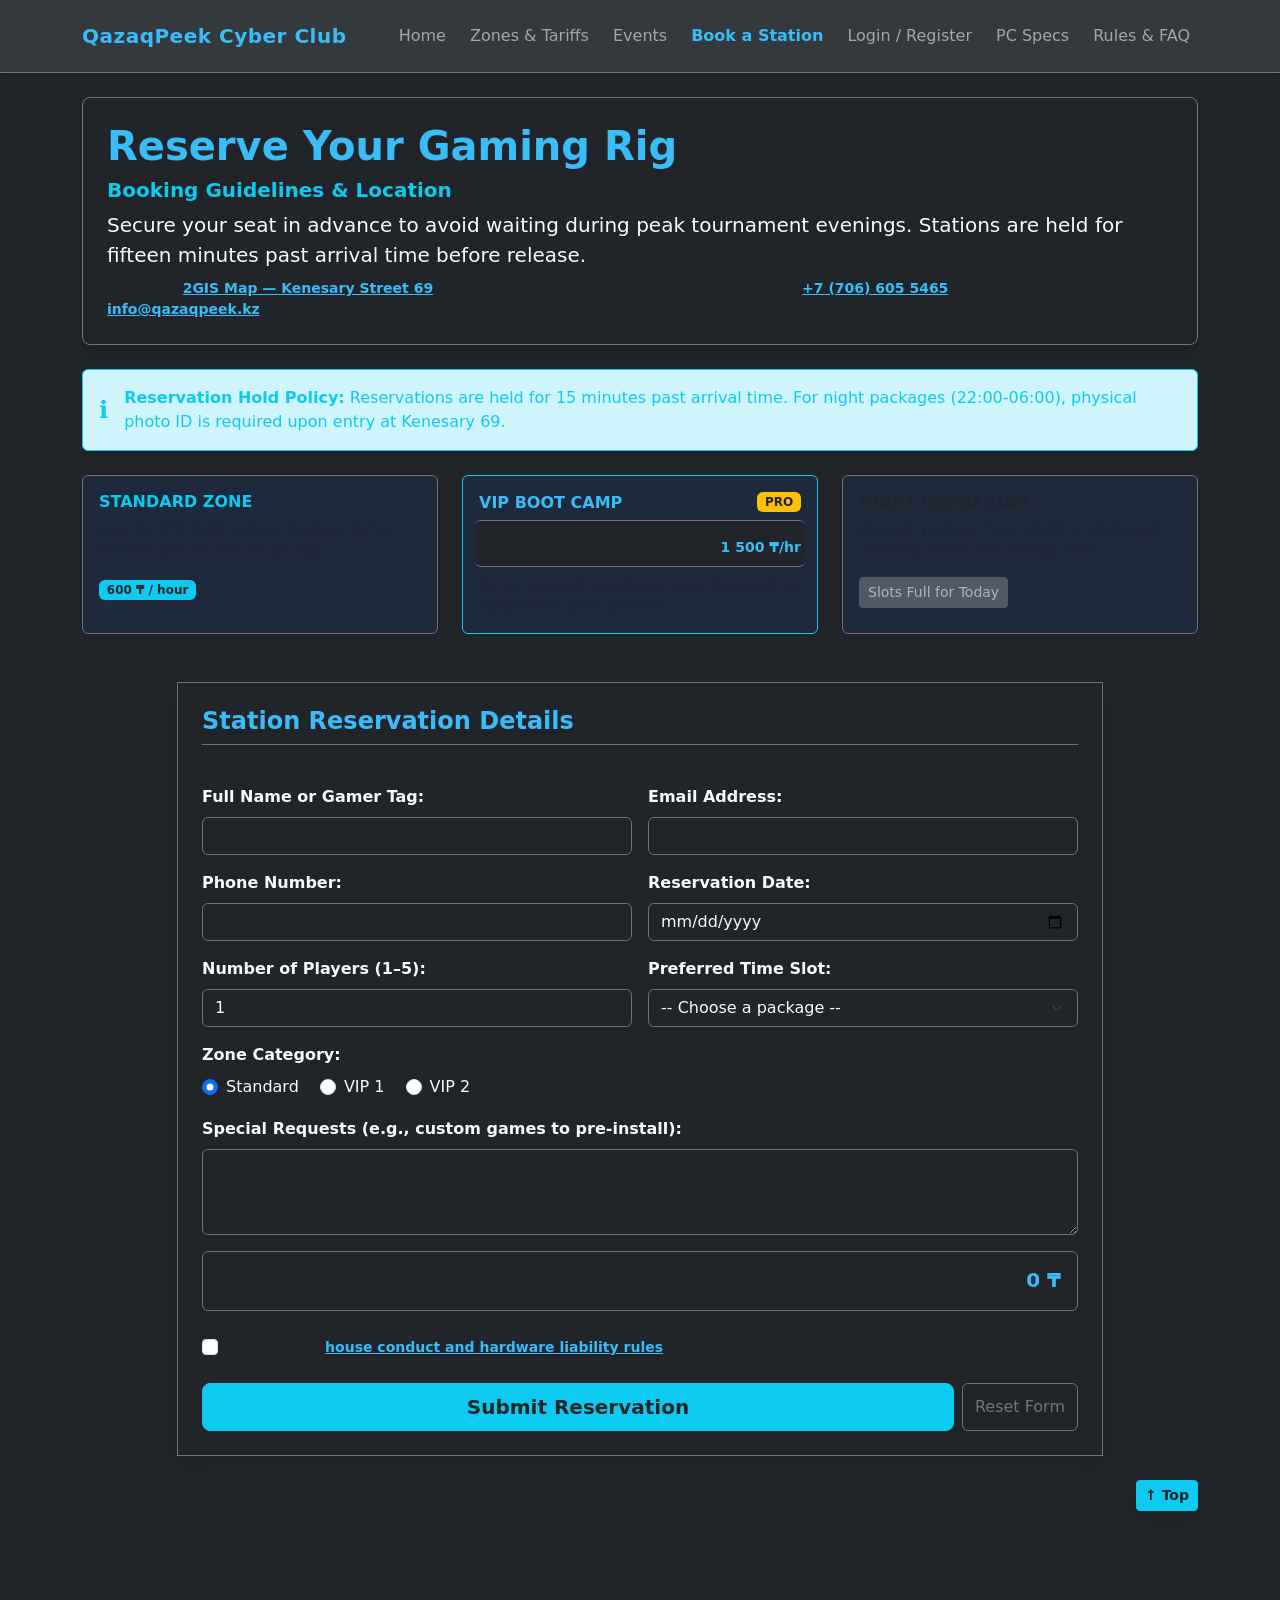
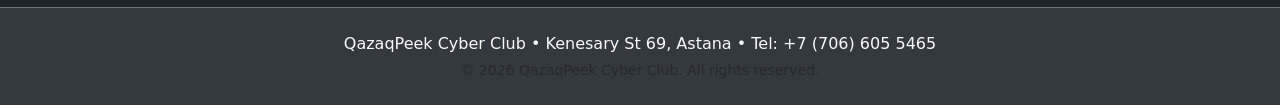
==== commit f906cacc: "Save local files before merge" ====
--- a/booking.html
+++ b/booking.html
@@ -1,77 +1,89 @@
 <!DOCTYPE html>
-<!-- Author: Adilet Ainadinov -->
 <html lang="en">
 <head>
   <meta charset="UTF-8">
   <meta name="viewport" content="width=device-width, initial-scale=1.0">
-  <meta name="author" content="Adilet Ainadinov">
-  <meta name="description" content="Reserve a gaming computer station or private boot camp at QazaqPeek Cyber Club on Kenesary 69, Astana.">
+  <meta name="description" content="Station reservation and seat booking form for QazaqPeek Cyber Club in Astana on Kenesary 69.">
   <title>QazaqPeek Cyber Club - Book a Station</title>
 
-  <!-- Using Bootstrap version 5.3.3 from CDN -->
+  <!-- Bootstrap 5.3.3 CDN -->
   <link href="https://cdn.jsdelivr.net/npm/bootstrap@5.3.3/dist/css/bootstrap.min.css" rel="stylesheet">
 
+  <!-- Unified Stylesheets -->
   <link rel="stylesheet" href="css/base.css">
-  <link rel="stylesheet" href="css/adilet.css">
+  <link rel="stylesheet" href="css/style.css">
 </head>
-<body class="bg-light">
-
-  <!-- Using container-fluid so the club header spans the full width of the viewport -->
-  <header class="container-fluid bg-dark text-white py-3 border-bottom border-danger">
-    <div class="container d-flex flex-column flex-md-row justify-content-between align-items-center">
-      <h1 class="h3 mb-2 mb-md-0 fw-bold">QazaqPeek Cyber Club Astana</h1>
-      <nav>
-        <ul class="nav">
-          <li class="nav-item"><a class="nav-link text-light px-2" href="index.html">Home</a></li>
-          <li class="nav-item"><a class="nav-link text-light px-2" href="services.html">Zones &amp; Tariffs</a></li>
-          <li class="nav-item"><a class="nav-link text-light px-2" href="events.html">Events</a></li>
-          <li class="nav-item"><a class="nav-link text-danger fw-bold px-2" href="booking.html">Book a Station</a></li>
-          <li class="nav-item"><a class="nav-link text-light px-2" href="login.html">Login / Register</a></li>
-        </ul>
-      </nav>
-    </div>
+<body id="top" class="bg-dark text-light">
+
+  <!-- Responsive Navigation Header -->
+  <header>
+    <nav class="navbar navbar-expand-lg navbar-dark bg-secondary bg-opacity-25 border-bottom border-secondary shadow-sm py-3">
+      <div class="container">
+        <a class="navbar-brand fw-bold text-accent" href="index.html">QazaqPeek Cyber Club</a>
+        <button class="navbar-toggler" type="button" data-bs-toggle="collapse" data-bs-target="#mainNavbar" aria-controls="mainNavbar" aria-expanded="false" aria-label="Toggle navigation">
+          <span class="navbar-toggler-icon"></span>
+        </button>
+        <div class="collapse navbar-collapse" id="mainNavbar">
+          <ul class="navbar-nav ms-auto mb-2 mb-lg-0 gap-2">
+            <li class="nav-item"><a class="nav-link" href="index.html">Home</a></li>
+            <li class="nav-item"><a class="nav-link" href="services.html">Zones &amp; Tariffs</a></li>
+            <li class="nav-item"><a class="nav-link" href="events.html">Events</a></li>
+            <li class="nav-item"><a class="nav-link active fw-bold text-accent" href="booking.html" aria-current="page">Book a Station</a></li>
+            <li class="nav-item"><a class="nav-link" href="login.html">Login / Register</a></li>
+            <li class="nav-item"><a class="nav-link" href="pc-specs.html">PC Specs</a></li>
+            <li class="nav-item"><a class="nav-link" href="rules.html">Rules &amp; FAQ</a></li>
+          </ul>
+        </div>
+      </div>
+    </nav>
   </header>
 
-  <!-- Using standard container to keep the reservation form readable and centered -->
-  <main class="container my-5">
+  <main class="container py-4">
     
-    <div class="p-4 mb-4 bg-white rounded-3 shadow-sm text-center text-md-start">
-      <h2 class="display-6 fw-bold">Reserve Your Gaming Rig</h2>
+    <!-- Hero / Information Card -->
+    <div class="custom-form-card p-4 mb-4 rounded-3 border border-secondary shadow text-center text-md-start">
+      <h2 class="display-6 fw-bold text-accent">Reserve Your Gaming Rig</h2>
       <article>
-        <h3 class="h5 text-danger fw-semibold mt-2">Booking Guidelines &amp; Location</h3>
-        <p class="lead text-muted mb-2">
+        <h3 class="h5 text-info fw-semibold mt-2">Booking Guidelines &amp; Location</h3>
+        <p class="lead text-light mb-2">
           Secure your seat in advance to avoid waiting during peak tournament evenings. Stations are held for fifteen minutes past arrival time before release.
         </p>
-        <p class="small text-secondary mb-0">
-          Find us on <a href="https://2gis.kz/astana" target="_blank" rel="noopener noreferrer" class="link-danger fw-semibold">2GIS Map — Kenesary Street 69</a> or reach our administrator directly via telephone at <a href="tel:+77066055465" class="text-dark fw-semibold">+7 (706) 605 5465</a> or email at <a href="mailto:info@qazaqpeek.kz" class="text-dark fw-semibold">info@qazaqpeek.kz</a>.
+        <p class="small text-muted mb-0">
+          Find us on <a href="https://2gis.kz/astana" target="_blank" rel="noopener noreferrer" class="text-accent fw-semibold">2GIS Map — Kenesary Street 69</a> or reach our administrator directly via telephone at <a href="tel:+77066055465" class="text-accent fw-semibold">+7 (706) 605 5465</a> or email at <a href="mailto:info@qazaqpeek.kz" class="text-accent fw-semibold">info@qazaqpeek.kz</a>.
         </p>
       </article>
     </div>
 
-    <!-- Responsive Grid: 3 blocks responding to screen width -->
+    <!-- Alert / Policies -->
+    <div class="alert alert-info bg-opacity-10 text-info border-info d-flex align-items-center mb-4 shadow-sm" role="alert">
+      <div class="me-3 fs-4">ℹ️</div>
+      <div>
+        <strong>Reservation Hold Policy:</strong> Reservations are held for 15 minutes past arrival time. For night packages (22:00-06:00), physical photo ID is required upon entry at Kenesary 69.
+      </div>
+    </div>
+
+    <!-- Pricing Summary Cards -->
     <div class="row g-4 mb-5">
       <div class="col-12 col-md-6 col-lg-4">
-        <div class="card h-100 shadow-sm border-0">
+        <div class="card bg-custom-card text-light h-100 shadow-sm border-secondary">
           <div class="card-body">
-            <h4 class="h6 card-title fw-bold text-uppercase text-secondary">Standard Zone</h4>
+            <h4 class="h6 card-title fw-bold text-uppercase text-info">Standard Zone</h4>
             <p class="card-text text-muted small">Core i5, RTX 3060, 165Hz displays. Perfect for solo queues and casual play.</p>
-            <span class="badge bg-secondary">600 ₸ / hour</span>
-          </div>
-        </div>
-      </div>
-
-      <!-- Nesting requirement: nested row inside a column element -->
+            <span class="badge bg-info text-dark fw-bold">600 ₸ / hour</span>
+          </div>
+        </div>
+      </div>
+
       <div class="col-12 col-md-6 col-lg-4">
-        <div class="card h-100 shadow-sm border-danger">
+        <div class="card bg-custom-card text-light h-100 shadow-sm border-info">
           <div class="card-body">
             <div class="d-flex justify-content-between align-items-center mb-1">
-              <h4 class="h6 card-title fw-bold text-uppercase text-danger mb-0">VIP Boot Camp</h4>
-              <span class="badge bg-danger">PRO</span>
+              <h4 class="h6 card-title fw-bold text-uppercase text-accent mb-0">VIP Boot Camp</h4>
+              <span class="badge bg-warning text-dark">PRO</span>
             </div>
-            <!-- Nested row inside column -->
-            <div class="row g-2 my-2 py-2 border-top border-bottom bg-light rounded">
+            <div class="row g-2 my-2 py-2 border-top border-bottom border-secondary bg-dark rounded">
               <div class="col-7 small text-muted">RTX 4080 • 280Hz</div>
-              <div class="col-5 small text-end fw-bold text-danger">1 500 ₸/hr</div>
+              <div class="col-5 small text-end fw-bold text-accent">1 500 ₸/hr</div>
             </div>
             <p class="card-text text-muted small">5-man isolated soundproof room designed for competitive team practice.</p>
           </div>
@@ -79,11 +91,10 @@
       </div>
 
       <div class="col-12 col-md-6 col-lg-4">
-        <div class="card h-100 shadow-sm border-0">
+        <div class="card bg-custom-card text-light h-100 shadow-sm border-secondary">
           <div class="card-body">
-            <h4 class="h6 card-title fw-bold text-uppercase text-secondary">Night Grind Slot</h4>
+            <h4 class="h6 card-title fw-bold text-uppercase text-muted">Night Grind Slot</h4>
             <p class="card-text text-muted small">All-night package from 22:00 to 08:00 with reserved station and energy drink.</p>
-            <!-- Button disabled state requirement -->
             <button type="button" class="btn btn-sm btn-secondary" disabled>Slots Full for Today</button>
           </div>
         </div>
@@ -93,45 +104,58 @@
     <!-- Booking Form Section -->
     <div class="row justify-content-center">
       <div class="col-12 col-lg-10">
-        <div class="card shadow-sm border-0 p-4">
+        
+        <!-- Prepared Hook for JS: Confirmation Message Placeholder -->
+        <div id="booking-confirmation-alert" class="alert alert-success d-none mb-4 shadow" role="alert">
+          <h4 class="alert-heading fw-bold">Reservation Received!</h4>
+          <p class="mb-1" id="confirmation-details">Your reservation request has been processed. Please present your confirmation code upon arrival.</p>
+          <hr>
+          <p class="small mb-0">Status: <strong class="badge bg-success" id="confirmation-status">Confirmed</strong></p>
+        </div>
+
+        <div class="custom-form-card shadow border border-secondary p-4">
           
-          <form method="POST" action="booking.html">
+          <form id="booking-form" method="POST" action="booking.html" novalidate>
             <fieldset>
-              <legend class="h4 border-bottom pb-2 mb-4 text-danger fw-bold">Station Reservation Details</legend>
+              <legend class="h4 border-bottom border-secondary pb-2 mb-4 text-accent fw-bold">Station Reservation Details</legend>
 
               <div class="row g-3 mb-3">
                 <div class="col-12 col-md-6">
-                  <label for="client-name" class="form-label fw-semibold">Full Name or Gamer Tag:</label>
-                  <input type="text" class="form-control" id="client-name" name="client_name" placeholder="e.g., Dias / ShadowAce" required>
-                </div>
-
-                <div class="col-12 col-md-6">
-                  <label for="client-email" class="form-label fw-semibold">Email Address:</label>
-                  <input type="email" class="form-control" id="client-email" name="client_email" placeholder="gamer@example.kz" required>
+                  <label for="client-name" class="form-label text-light fw-semibold">Full Name or Gamer Tag:</label>
+                  <input type="text" class="form-control bg-dark text-light border-secondary" id="client-name" name="client_name" placeholder="e.g., Dias / ShadowAce" required>
+                  <div class="invalid-feedback" id="client-name-error">Please provide a valid nickname or name.</div>
+                </div>
+
+                <div class="col-12 col-md-6">
+                  <label for="client-email" class="form-label text-light fw-semibold">Email Address:</label>
+                  <input type="email" class="form-control bg-dark text-light border-secondary" id="client-email" name="client_email" placeholder="gamer@example.kz" required>
+                  <div class="invalid-feedback" id="client-email-error">Please provide a valid email.</div>
                 </div>
               </div>
 
               <div class="row g-3 mb-3">
                 <div class="col-12 col-md-6">
-                  <label for="client-phone" class="form-label fw-semibold">Phone Number:</label>
-                  <input type="tel" class="form-control" id="client-phone" name="client_phone" placeholder="+7 706 000 0000" required>
-                </div>
-
-                <div class="col-12 col-md-6">
-                  <label for="booking-date" class="form-label fw-semibold">Reservation Date:</label>
-                  <input type="date" class="form-control" id="booking-date" name="booking_date" required>
+                  <label for="client-phone" class="form-label text-light fw-semibold">Phone Number:</label>
+                  <input type="tel" class="form-control bg-dark text-light border-secondary" id="client-phone" name="client_phone" placeholder="+7 706 000 0000" required>
+                  <div class="invalid-feedback" id="client-phone-error">Please enter a reachable phone number.</div>
+                </div>
+
+                <div class="col-12 col-md-6">
+                  <label for="booking-date" class="form-label text-light fw-semibold">Reservation Date:</label>
+                  <input type="date" class="form-control bg-dark text-light border-secondary" id="booking-date" name="booking_date" required>
+                  <div class="invalid-feedback" id="booking-date-error">Select a valid date.</div>
                 </div>
               </div>
 
               <div class="row g-3 mb-3">
                 <div class="col-12 col-md-6">
-                  <label for="party-size" class="form-label fw-semibold">Number of Players (1–5):</label>
-                  <input type="number" class="form-control" id="party-size" name="party_size" min="1" max="5" value="1" required>
-                </div>
-
-                <div class="col-12 col-md-6">
-                  <label for="time-slot" class="form-label fw-semibold">Preferred Time Slot:</label>
-                  <select class="form-select" id="time-slot" name="time_slot" required>
+                  <label for="party-size" class="form-label text-light fw-semibold">Number of Players (1–5):</label>
+                  <input type="number" class="form-control bg-dark text-light border-secondary" id="party-size" name="party_size" min="1" max="5" value="1" required>
+                </div>
+
+                <div class="col-12 col-md-6">
+                  <label for="time-slot" class="form-label text-light fw-semibold">Preferred Time Slot:</label>
+                  <select class="form-select bg-dark text-light border-secondary" id="time-slot" name="time_slot" required>
                     <option value="">-- Choose a package --</option>
                     <option value="morning">Morning Warmup (08:00 - 14:00)</option>
                     <option value="evening">Peak Evening (17:00 - 22:00)</option>
@@ -141,38 +165,44 @@
               </div>
 
               <div class="mb-3">
-                <label class="form-label fw-semibold d-block">Zone Category:</label>
+                <label class="form-label text-light fw-semibold d-block">Zone Category:</label>
                 <div class="form-check form-check-inline">
                   <input class="form-check-input" type="radio" id="zone-standard" name="zone_tier" value="standard" checked>
-                  <label class="form-check-label" for="zone-standard">Standard</label>
+                  <label class="form-check-label text-light" for="zone-standard">Standard</label>
                 </div>
                 <div class="form-check form-check-inline">
                   <input class="form-check-input" type="radio" id="zone-vip" name="zone_tier" value="vip">
-                  <label class="form-check-label" for="zone-vip">VIP 1</label>
+                  <label class="form-check-label text-light" for="zone-vip">VIP 1</label>
                 </div>
                 <div class="form-check form-check-inline">
                   <input class="form-check-input" type="radio" id="zone-bootcamp" name="zone_tier" value="bootcamp">
-                  <label class="form-check-label" for="zone-bootcamp">VIP 2</label>
+                  <label class="form-check-label text-light" for="zone-bootcamp">VIP 2</label>
                 </div>
               </div>
 
               <div class="mb-3">
-                <label for="special-notes" class="form-label fw-semibold">Special Requests (e.g., custom games to pre-install):</label>
-                <textarea class="form-control" id="special-notes" name="special_notes" rows="3" placeholder="Mention titles to update beforehand..."></textarea>
+                <label for="special-notes" class="form-label text-light fw-semibold">Special Requests (e.g., custom games to pre-install):</label>
+                <textarea class="form-control bg-dark text-light border-secondary" id="special-notes" name="special_notes" rows="3" placeholder="Mention titles to update beforehand..."></textarea>
+              </div>
+
+              <!-- Estimated Price Calculation Placeholder (Hook for JS) -->
+              <div id="booking-cost-preview" class="p-3 mb-4 rounded bg-dark border border-secondary text-end">
+                <span class="text-muted small">Estimated Total:</span>
+                <span id="calculated-total" class="h5 fw-bold text-accent ms-2">0 ₸</span>
               </div>
 
               <div class="form-check mb-4">
                 <input class="form-check-input" type="checkbox" id="policy-agree" name="policy_agree" required>
                 <label class="form-check-label text-muted small" for="policy-agree">
-                  I agree to the <span class="text-danger fw-semibold">house conduct and hardware liability rules</span>.
+                  I agree to the <a href="rules.html" class="text-accent fw-semibold">house conduct and hardware liability rules</a>.
                 </label>
               </div>
 
               <div class="d-flex gap-2">
-                <button type="button" class="btn btn-danger btn-lg flex-grow-1" data-bs-toggle="modal" data-bs-target="modal-confirm">
+                <button type="button" id="btn-submit-booking" class="btn btn-info btn-lg fw-bold text-dark flex-grow-1" data-bs-toggle="modal" data-bs-target="#modal-confirm">
                   Submit Reservation
                 </button>
-                <button type="reset" class="btn btn-outline-secondary">Reset Form</button>
+                <button type="reset" id="btn-reset-booking" class="btn btn-outline-secondary">Reset Form</button>
               </div>
             </fieldset>
           </form>
@@ -181,39 +211,43 @@
       </div>
     </div>
 
-    <!-- Bootstrap Component: Modal dialog. Added for reservation verification before submission -->
+    <!-- Bootstrap Modal for Confirmation Preview -->
     <div class="modal fade" id="modal-confirm" tabindex="-1" aria-labelledby="modalHeading" aria-hidden="true">
       <div class="modal-dialog modal-dialog-centered">
-        <div class="modal-content">
-          <div class="modal-header bg-dark text-white">
-            <h5 class="modal-title" id="modalHeading">Confirm Reservation</h5>
+        <div class="modal-content bg-custom-card text-light border-secondary">
+          <div class="modal-header bg-dark border-secondary">
+            <h5 class="modal-title text-accent fw-bold" id="modalHeading">Confirm Reservation</h5>
             <button type="button" class="btn-close btn-close-white" data-bs-dismiss="modal" aria-label="Close"></button>
           </div>
           <div class="modal-body">
             <p class="mb-2">Your rig will be reserved for 15 minutes past arrival time.</p>
+            <div id="modal-summary-slot" class="p-2 mb-2 bg-dark rounded border border-secondary small text-muted">
+              Summary will appear here upon submission.
+            </div>
             <p class="text-muted small mb-0">Please present your gamer tag or phone number to the admin at Kenesary 69 upon arrival.</p>
           </div>
-          <div class="modal-footer">
-            <button type="button" class="btn btn-secondary btn-sm" data-bs-dismiss="modal">Edit Details</button>
-            <button type="button" class="btn btn-success btn-sm">Confirm Booking</button>
-          </div>
-        </div>
-      </div>
-    </div>
-
-    <div class="text-end mt-4">
-      <a href="booking.html" class="btn btn-sm btn-outline-dark back-to-top">Top</a>
+          <div class="modal-footer border-secondary">
+            <button type="button" id="btn-modal-edit" class="btn btn-secondary btn-sm" data-bs-dismiss="modal">Edit Details</button>
+            <button type="button" id="btn-modal-confirm" class="btn btn-info btn-sm fw-bold text-dark" data-bs-dismiss="modal">Confirm Booking</button>
+          </div>
+        </div>
+      </div>
+    </div>
+
+    <!-- Back to Top Button -->
+    <div class="back-to-top-btn my-4 text-end">
+      <a href="#top" class="btn btn-info btn-sm shadow fw-bold text-dark">↑ Top</a>
     </div>
   </main>
 
-  <footer class="container-fluid bg-dark text-white py-4 mt-auto">
-    <div class="container text-center small text-secondary">
-      <p class="mb-1">QazaqPeek Cyber Club &bull; Kenesary St 69, Astana &bull; Tel: +7 (706) 605 5465</p>
-      <p class="mb-0">&copy; 2026 Dias Tursynbay &amp; Adilet Ainadinov. All rights reserved.</p>
+  <!-- Footer -->
+  <footer class="bg-secondary bg-opacity-25 border-top border-secondary py-4 text-center text-muted mt-5">
+    <div class="container">
+      <p class="mb-1 text-light">QazaqPeek Cyber Club &bull; Kenesary St 69, Astana &bull; Tel: +7 (706) 605 5465</p>
+      <p class="small mb-0">&copy; 2026 QazaqPeek Cyber Club. All rights reserved.</p>
     </div>
   </footer>
 
-  <!-- Bootstrap JS Bundle for interactive Modal -->
   <script src="https://cdn.jsdelivr.net/npm/bootstrap@5.3.3/dist/js/bootstrap.bundle.min.js"></script>
 </body>
 </html>
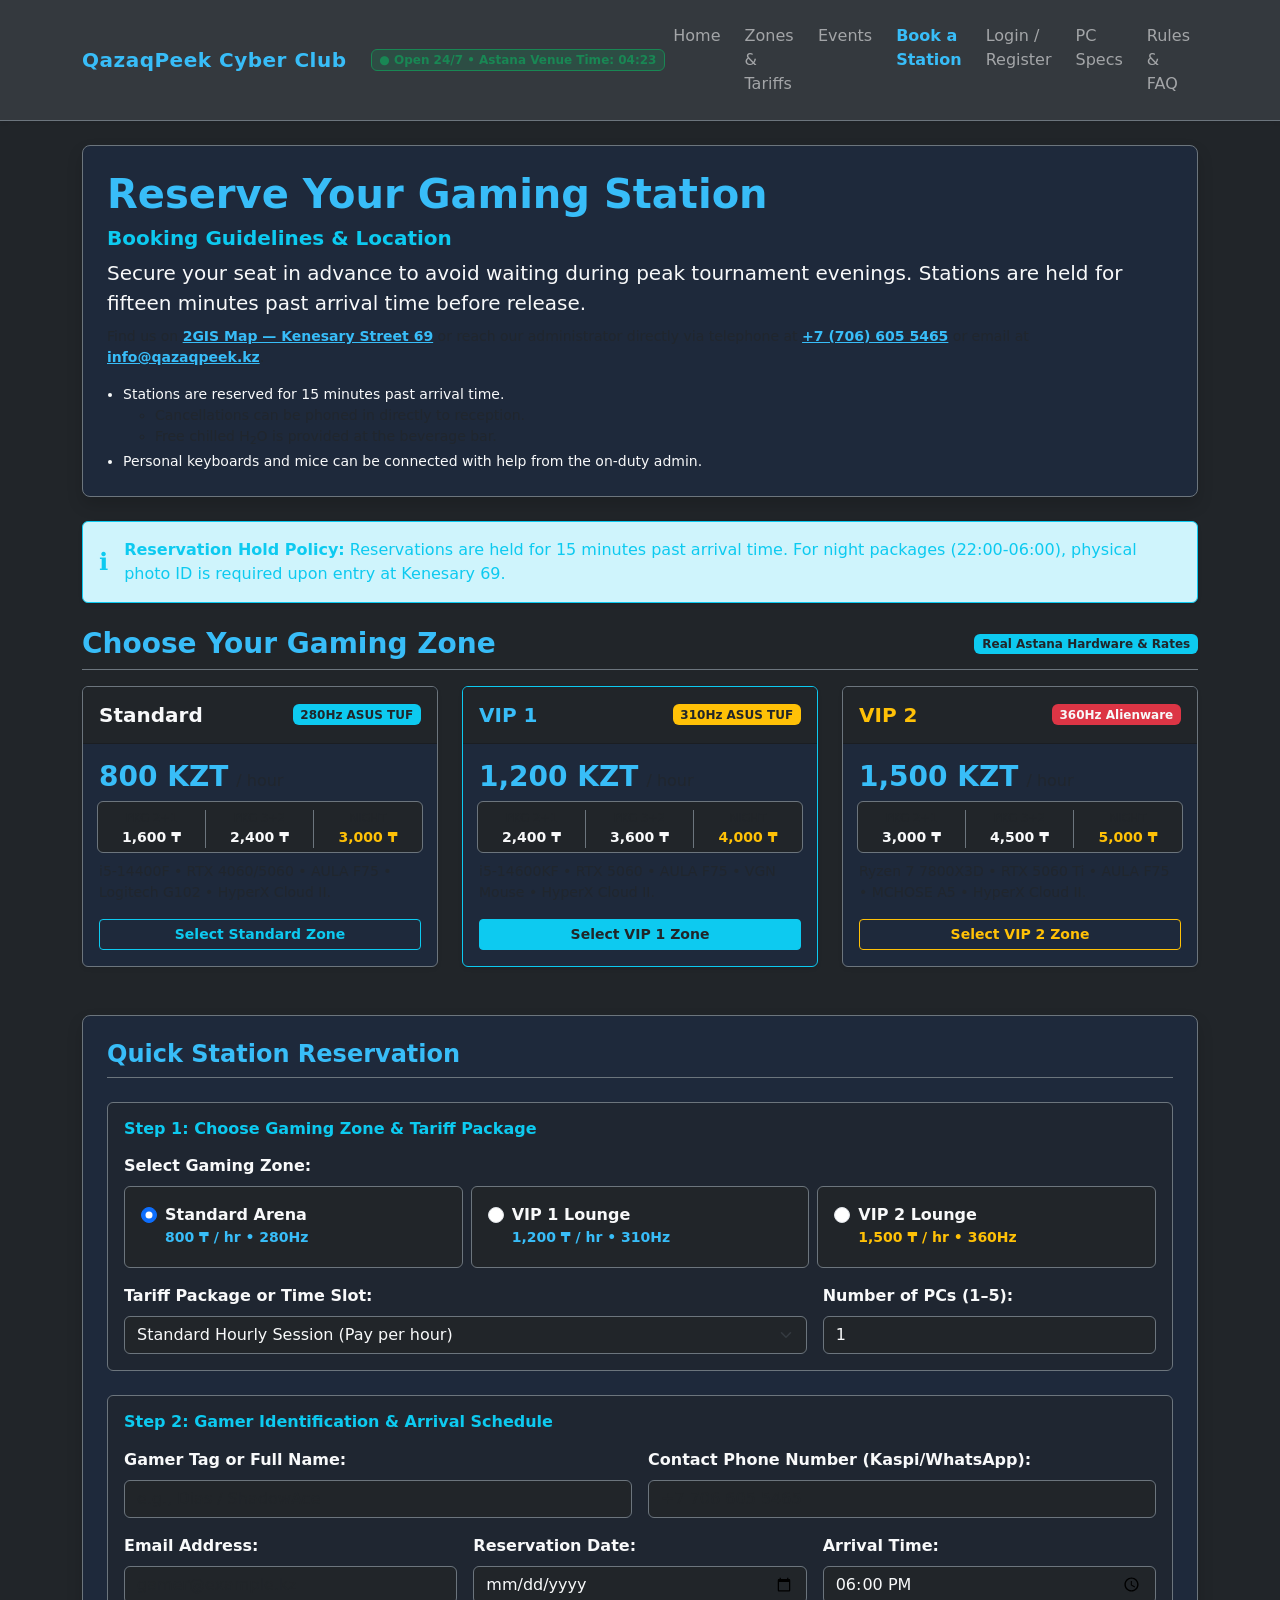
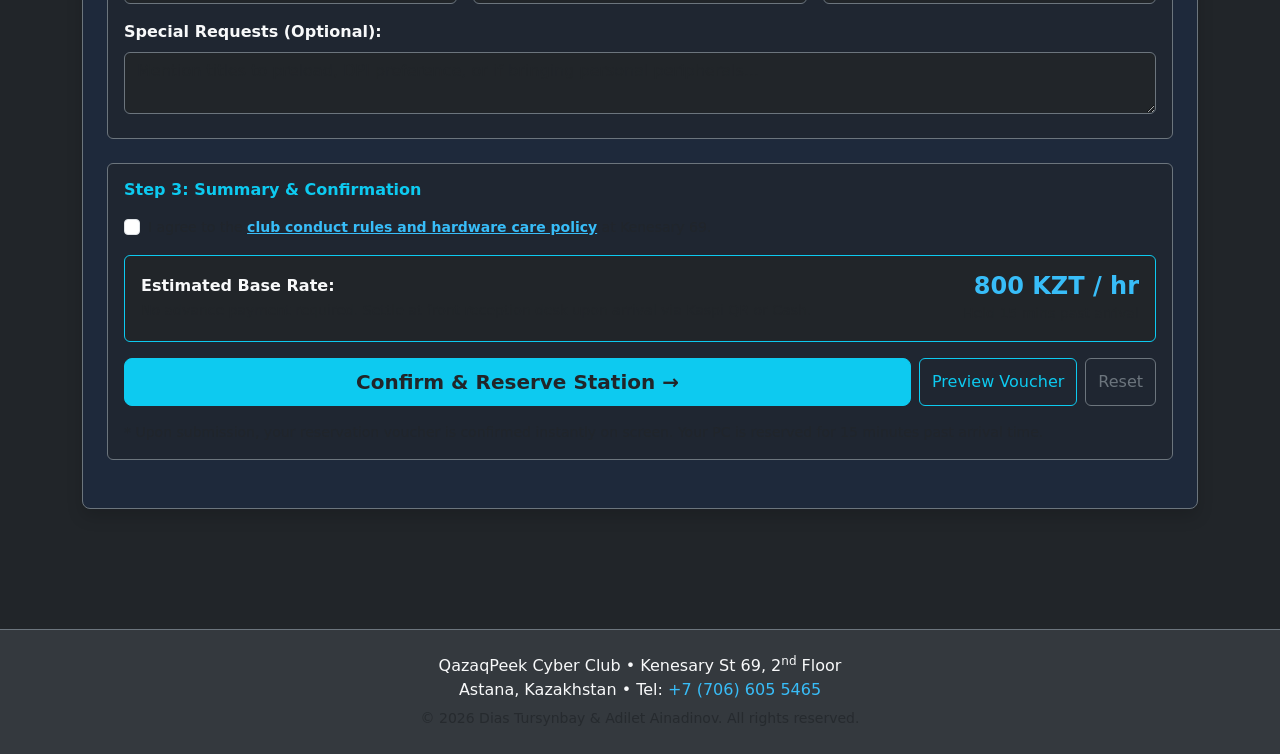
==== commit afbe4286: "feat(jquery): link jQuery 3.7.1 CDN on all pages and refactor main.js navigation and effects" ====
--- a/booking.html
+++ b/booking.html
@@ -1,21 +1,24 @@
 <!DOCTYPE html>
+<!-- Author: Adilet Ainadinov -->
 <html lang="en">
 <head>
   <meta charset="UTF-8">
   <meta name="viewport" content="width=device-width, initial-scale=1.0">
+  <meta name="author" content="Adilet Ainadinov">
   <meta name="description" content="Station reservation and seat booking form for QazaqPeek Cyber Club in Astana on Kenesary 69.">
   <title>QazaqPeek Cyber Club - Book a Station</title>
 
-  <!-- Bootstrap 5.3.3 CDN -->
+  <!-- Bootstrap 5.3.3 CDN stylesheet -->
   <link href="https://cdn.jsdelivr.net/npm/bootstrap@5.3.3/dist/css/bootstrap.min.css" rel="stylesheet">
 
-  <!-- Unified Stylesheets -->
+  <!-- Custom stylesheets linked after Bootstrap CDN -->
   <link rel="stylesheet" href="css/base.css">
-  <link rel="stylesheet" href="css/style.css">
+  <link rel="stylesheet" href="css/dias.css">
+  <link rel="stylesheet" href="css/adilet.css">
 </head>
 <body id="top" class="bg-dark text-light">
 
-  <!-- Responsive Navigation Header -->
+  <!-- Responsive Navigation Header using Bootstrap Navbar with Toggler -->
   <header>
     <nav class="navbar navbar-expand-lg navbar-dark bg-secondary bg-opacity-25 border-bottom border-secondary shadow-sm py-3">
       <div class="container">
@@ -28,7 +31,7 @@
             <li class="nav-item"><a class="nav-link" href="index.html">Home</a></li>
             <li class="nav-item"><a class="nav-link" href="services.html">Zones &amp; Tariffs</a></li>
             <li class="nav-item"><a class="nav-link" href="events.html">Events</a></li>
-            <li class="nav-item"><a class="nav-link active fw-bold text-accent" href="booking.html" aria-current="page">Book a Station</a></li>
+            <li class="nav-item"><a class="nav-link active fw-bold text-accent" href="booking.html">Book a Station</a></li>
             <li class="nav-item"><a class="nav-link" href="login.html">Login / Register</a></li>
             <li class="nav-item"><a class="nav-link" href="pc-specs.html">PC Specs</a></li>
             <li class="nav-item"><a class="nav-link" href="rules.html">Rules &amp; FAQ</a></li>
@@ -38,23 +41,32 @@
     </nav>
   </header>
 
+  <!-- Container chosen to center form controls for comfortable user entry on desktop -->
   <main class="container py-4">
     
-    <!-- Hero / Information Card -->
-    <div class="custom-form-card p-4 mb-4 rounded-3 border border-secondary shadow text-center text-md-start">
-      <h2 class="display-6 fw-bold text-accent">Reserve Your Gaming Rig</h2>
+    <div class="adilet-form-card p-4 mb-4 rounded-3 border border-secondary shadow text-center text-md-start">
+      <h1 class="display-6 fw-bold text-accent mb-2">Reserve Your Gaming Station</h1>
       <article>
-        <h3 class="h5 text-info fw-semibold mt-2">Booking Guidelines &amp; Location</h3>
+        <h2 class="h5 text-info fw-semibold mt-2">Booking Guidelines &amp; Location</h2>
         <p class="lead text-light mb-2">
           Secure your seat in advance to avoid waiting during peak tournament evenings. Stations are held for fifteen minutes past arrival time before release.
         </p>
-        <p class="small text-muted mb-0">
+        <p class="small text-muted mb-2">
           Find us on <a href="https://2gis.kz/astana" target="_blank" rel="noopener noreferrer" class="text-accent fw-semibold">2GIS Map — Kenesary Street 69</a> or reach our administrator directly via telephone at <a href="tel:+77066055465" class="text-accent fw-semibold">+7 (706) 605 5465</a> or email at <a href="mailto:info@qazaqpeek.kz" class="text-accent fw-semibold">info@qazaqpeek.kz</a>.
         </p>
+        <ul class="text-light small mt-3 mb-0 ps-3">
+          <li class="mb-1">Stations are reserved for 15 minutes past arrival time.
+            <ul class="text-muted">
+              <li>Cancellations can be phoned in directly to reception.</li>
+              <li>Free chilled H<sub>2</sub>O is provided at the beverage bar.</li>
+            </ul>
+          </li>
+          <li>Personal keyboards and mice can be connected with help from the on-duty admin.</li>
+        </ul>
       </article>
     </div>
 
-    <!-- Alert / Policies -->
+    <!-- Reservation Hold Policy Alert -->
     <div class="alert alert-info bg-opacity-10 text-info border-info d-flex align-items-center mb-4 shadow-sm" role="alert">
       <div class="me-3 fs-4">ℹ️</div>
       <div>
@@ -62,180 +74,307 @@
       </div>
     </div>
 
-    <!-- Pricing Summary Cards -->
-    <div class="row g-4 mb-5">
-      <div class="col-12 col-md-6 col-lg-4">
-        <div class="card bg-custom-card text-light h-100 shadow-sm border-secondary">
-          <div class="card-body">
-            <h4 class="h6 card-title fw-bold text-uppercase text-info">Standard Zone</h4>
-            <p class="card-text text-muted small">Core i5, RTX 3060, 165Hz displays. Perfect for solo queues and casual play.</p>
-            <span class="badge bg-info text-dark fw-bold">600 ₸ / hour</span>
+    <!-- Station Zone Options: 3 Uniform Cards for Standard, VIP 1, and VIP 2 -->
+    <section class="mb-5">
+      <div class="d-flex flex-wrap justify-content-between align-items-center border-bottom border-secondary pb-2 mb-3">
+        <h2 class="h3 fw-bold text-accent mb-0">Choose Your Gaming Zone</h2>
+        <span class="badge bg-info text-dark fw-bold">Real Astana Hardware &amp; Rates</span>
+      </div>
+
+      <div class="row g-4">
+        <!-- Uniform Card 1: Standard Zone -->
+        <div class="col-12 col-md-6 col-lg-4">
+          <div class="card bg-custom-card text-light h-100 shadow-sm border-secondary d-flex flex-column justify-content-between">
+            <div class="card-header bg-dark d-flex justify-content-between align-items-center py-3">
+              <h3 class="h5 mb-0 fw-bold text-light">Standard</h3>
+              <span class="badge bg-info text-dark fw-bold">280Hz ASUS TUF</span>
+            </div>
+            <div class="card-body d-flex flex-column justify-content-between">
+              <div>
+                <div class="d-flex align-items-baseline mb-2">
+                  <span class="h3 fw-bold text-accent mb-0">800 KZT</span>
+                  <span class="text-muted ms-2">/ hour</span>
+                </div>
+                <div class="row g-1 text-center small my-2 py-1 bg-dark rounded border border-secondary">
+                  <div class="col-4 border-end border-secondary">
+                    <span class="text-muted d-block" style="font-size: 0.72rem;">PKG 2+1</span>
+                    <strong class="text-light">1,600 ₸</strong>
+                  </div>
+                  <div class="col-4 border-end border-secondary">
+                    <span class="text-muted d-block" style="font-size: 0.72rem;">PKG 3+2</span>
+                    <strong class="text-light">2,400 ₸</strong>
+                  </div>
+                  <div class="col-4">
+                    <span class="text-muted d-block" style="font-size: 0.72rem;">NIGHT</span>
+                    <strong class="text-warning">3,000 ₸</strong>
+                  </div>
+                </div>
+                <p class="card-text text-muted small mt-2 mb-3">i5-14400F &bull; RTX 4060/5060 &bull; AULA F75 &bull; Logitech G102 &bull; HyperX Cloud II.</p>
+              </div>
+              <div>
+                <a href="#booking-form" class="btn btn-outline-info btn-sm w-100 fw-bold">Select Standard Zone</a>
+              </div>
+            </div>
+          </div>
+        </div>
+
+        <!-- Uniform Card 2: VIP 1 Zone -->
+        <div class="col-12 col-md-6 col-lg-4">
+          <div class="card bg-custom-card text-light h-100 shadow-sm border-info d-flex flex-column justify-content-between">
+            <div class="card-header bg-dark d-flex justify-content-between align-items-center py-3">
+              <h3 class="h5 mb-0 fw-bold text-accent">VIP 1</h3>
+              <span class="badge bg-warning text-dark fw-bold">310Hz ASUS TUF</span>
+            </div>
+            <div class="card-body d-flex flex-column justify-content-between">
+              <div>
+                <div class="d-flex align-items-baseline mb-2">
+                  <span class="h3 fw-bold text-accent mb-0">1,200 KZT</span>
+                  <span class="text-muted ms-2">/ hour</span>
+                </div>
+                <div class="row g-1 text-center small my-2 py-1 bg-dark rounded border border-secondary">
+                  <div class="col-4 border-end border-secondary">
+                    <span class="text-muted d-block" style="font-size: 0.72rem;">PKG 2+1</span>
+                    <strong class="text-light">2,400 ₸</strong>
+                  </div>
+                  <div class="col-4 border-end border-secondary">
+                    <span class="text-muted d-block" style="font-size: 0.72rem;">PKG 3+2</span>
+                    <strong class="text-light">3,600 ₸</strong>
+                  </div>
+                  <div class="col-4">
+                    <span class="text-muted d-block" style="font-size: 0.72rem;">NIGHT</span>
+                    <strong class="text-warning">4,000 ₸</strong>
+                  </div>
+                </div>
+                <p class="card-text text-muted small mt-2 mb-3">i5-14600KF &bull; RTX 5060 &bull; AULA F75 &bull; VGN Mouse &bull; HyperX Cloud II.</p>
+              </div>
+              <div>
+                <a href="#booking-form" class="btn btn-info btn-sm w-100 fw-bold text-dark">Select VIP 1 Zone</a>
+              </div>
+            </div>
+          </div>
+        </div>
+
+        <!-- Uniform Card 3: VIP 2 Zone -->
+        <div class="col-12 col-md-6 col-lg-4">
+          <div class="card bg-custom-card text-light h-100 shadow-sm border-secondary d-flex flex-column justify-content-between">
+            <div class="card-header bg-dark d-flex justify-content-between align-items-center py-3">
+              <h3 class="h5 mb-0 fw-bold text-warning">VIP 2</h3>
+              <span class="badge bg-danger text-light fw-bold">360Hz Alienware</span>
+            </div>
+            <div class="card-body d-flex flex-column justify-content-between">
+              <div>
+                <div class="d-flex align-items-baseline mb-2">
+                  <span class="h3 fw-bold text-accent mb-0">1,500 KZT</span>
+                  <span class="text-muted ms-2">/ hour</span>
+                </div>
+                <div class="row g-1 text-center small my-2 py-1 bg-dark rounded border border-secondary">
+                  <div class="col-4 border-end border-secondary">
+                    <span class="text-muted d-block" style="font-size: 0.72rem;">PKG 2+1</span>
+                    <strong class="text-light">3,000 ₸</strong>
+                  </div>
+                  <div class="col-4 border-end border-secondary">
+                    <span class="text-muted d-block" style="font-size: 0.72rem;">PKG 3+2</span>
+                    <strong class="text-light">4,500 ₸</strong>
+                  </div>
+                  <div class="col-4">
+                    <span class="text-muted d-block" style="font-size: 0.72rem;">NIGHT</span>
+                    <strong class="text-warning">5,000 ₸</strong>
+                  </div>
+                </div>
+                <p class="card-text text-muted small mt-2 mb-3">Ryzen 7 7800X3D &bull; RTX 5060 Ti &bull; AULA F75 &bull; MCHOSE A5 &bull; HyperX Cloud II.</p>
+              </div>
+              <div>
+                <a href="#booking-form" class="btn btn-outline-warning btn-sm w-100 fw-bold">Select VIP 2 Zone</a>
+              </div>
+            </div>
           </div>
         </div>
       </div>
-
-      <div class="col-12 col-md-6 col-lg-4">
-        <div class="card bg-custom-card text-light h-100 shadow-sm border-info">
-          <div class="card-body">
-            <div class="d-flex justify-content-between align-items-center mb-1">
-              <h4 class="h6 card-title fw-bold text-uppercase text-accent mb-0">VIP Boot Camp</h4>
-              <span class="badge bg-warning text-dark">PRO</span>
-            </div>
-            <div class="row g-2 my-2 py-2 border-top border-bottom border-secondary bg-dark rounded">
-              <div class="col-7 small text-muted">RTX 4080 • 280Hz</div>
-              <div class="col-5 small text-end fw-bold text-accent">1 500 ₸/hr</div>
-            </div>
-            <p class="card-text text-muted small">5-man isolated soundproof room designed for competitive team practice.</p>
-          </div>
-        </div>
-      </div>
-
-      <div class="col-12 col-md-6 col-lg-4">
-        <div class="card bg-custom-card text-light h-100 shadow-sm border-secondary">
-          <div class="card-body">
-            <h4 class="h6 card-title fw-bold text-uppercase text-muted">Night Grind Slot</h4>
-            <p class="card-text text-muted small">All-night package from 22:00 to 08:00 with reserved station and energy drink.</p>
-            <button type="button" class="btn btn-sm btn-secondary" disabled>Slots Full for Today</button>
-          </div>
-        </div>
-      </div>
-    </div>
-
-    <!-- Booking Form Section -->
-    <div class="row justify-content-center">
-      <div class="col-12 col-lg-10">
-        
-        <!-- Prepared Hook for JS: Confirmation Message Placeholder -->
-        <div id="booking-confirmation-alert" class="alert alert-success d-none mb-4 shadow" role="alert">
-          <h4 class="alert-heading fw-bold">Reservation Received!</h4>
-          <p class="mb-1" id="confirmation-details">Your reservation request has been processed. Please present your confirmation code upon arrival.</p>
-          <hr>
-          <p class="small mb-0">Status: <strong class="badge bg-success" id="confirmation-status">Confirmed</strong></p>
-        </div>
-
-        <div class="custom-form-card shadow border border-secondary p-4">
-          
-          <form id="booking-form" method="POST" action="booking.html" novalidate>
-            <fieldset>
-              <legend class="h4 border-bottom border-secondary pb-2 mb-4 text-accent fw-bold">Station Reservation Details</legend>
-
-              <div class="row g-3 mb-3">
-                <div class="col-12 col-md-6">
-                  <label for="client-name" class="form-label text-light fw-semibold">Full Name or Gamer Tag:</label>
-                  <input type="text" class="form-control bg-dark text-light border-secondary" id="client-name" name="client_name" placeholder="e.g., Dias / ShadowAce" required>
-                  <div class="invalid-feedback" id="client-name-error">Please provide a valid nickname or name.</div>
-                </div>
-
-                <div class="col-12 col-md-6">
-                  <label for="client-email" class="form-label text-light fw-semibold">Email Address:</label>
-                  <input type="email" class="form-control bg-dark text-light border-secondary" id="client-email" name="client_email" placeholder="gamer@example.kz" required>
-                  <div class="invalid-feedback" id="client-email-error">Please provide a valid email.</div>
-                </div>
-              </div>
-
-              <div class="row g-3 mb-3">
-                <div class="col-12 col-md-6">
-                  <label for="client-phone" class="form-label text-light fw-semibold">Phone Number:</label>
-                  <input type="tel" class="form-control bg-dark text-light border-secondary" id="client-phone" name="client_phone" placeholder="+7 706 000 0000" required>
-                  <div class="invalid-feedback" id="client-phone-error">Please enter a reachable phone number.</div>
-                </div>
-
-                <div class="col-12 col-md-6">
-                  <label for="booking-date" class="form-label text-light fw-semibold">Reservation Date:</label>
-                  <input type="date" class="form-control bg-dark text-light border-secondary" id="booking-date" name="booking_date" required>
-                  <div class="invalid-feedback" id="booking-date-error">Select a valid date.</div>
-                </div>
-              </div>
-
-              <div class="row g-3 mb-3">
-                <div class="col-12 col-md-6">
-                  <label for="party-size" class="form-label text-light fw-semibold">Number of Players (1–5):</label>
-                  <input type="number" class="form-control bg-dark text-light border-secondary" id="party-size" name="party_size" min="1" max="5" value="1" required>
-                </div>
-
-                <div class="col-12 col-md-6">
-                  <label for="time-slot" class="form-label text-light fw-semibold">Preferred Time Slot:</label>
-                  <select class="form-select bg-dark text-light border-secondary" id="time-slot" name="time_slot" required>
-                    <option value="">-- Choose a package --</option>
-                    <option value="morning">Morning Warmup (08:00 - 14:00)</option>
-                    <option value="evening">Peak Evening (17:00 - 22:00)</option>
-                    <option value="night">Night Grind (22:00 - 08:00)</option>
-                  </select>
-                </div>
-              </div>
-
-              <div class="mb-3">
-                <label class="form-label text-light fw-semibold d-block">Zone Category:</label>
-                <div class="form-check form-check-inline">
-                  <input class="form-check-input" type="radio" id="zone-standard" name="zone_tier" value="standard" checked>
-                  <label class="form-check-label text-light" for="zone-standard">Standard</label>
-                </div>
-                <div class="form-check form-check-inline">
-                  <input class="form-check-input" type="radio" id="zone-vip" name="zone_tier" value="vip">
-                  <label class="form-check-label text-light" for="zone-vip">VIP 1</label>
-                </div>
-                <div class="form-check form-check-inline">
-                  <input class="form-check-input" type="radio" id="zone-bootcamp" name="zone_tier" value="bootcamp">
-                  <label class="form-check-label text-light" for="zone-bootcamp">VIP 2</label>
-                </div>
-              </div>
-
-              <div class="mb-3">
-                <label for="special-notes" class="form-label text-light fw-semibold">Special Requests (e.g., custom games to pre-install):</label>
-                <textarea class="form-control bg-dark text-light border-secondary" id="special-notes" name="special_notes" rows="3" placeholder="Mention titles to update beforehand..."></textarea>
-              </div>
-
-              <!-- Estimated Price Calculation Placeholder (Hook for JS) -->
-              <div id="booking-cost-preview" class="p-3 mb-4 rounded bg-dark border border-secondary text-end">
-                <span class="text-muted small">Estimated Total:</span>
-                <span id="calculated-total" class="h5 fw-bold text-accent ms-2">0 ₸</span>
-              </div>
-
-              <div class="form-check mb-4">
-                <input class="form-check-input" type="checkbox" id="policy-agree" name="policy_agree" required>
-                <label class="form-check-label text-muted small" for="policy-agree">
-                  I agree to the <a href="rules.html" class="text-accent fw-semibold">house conduct and hardware liability rules</a>.
-                </label>
-              </div>
-
-              <div class="d-flex gap-2">
-                <button type="button" id="btn-submit-booking" class="btn btn-info btn-lg fw-bold text-dark flex-grow-1" data-bs-toggle="modal" data-bs-target="#modal-confirm">
-                  Submit Reservation
-                </button>
-                <button type="reset" id="btn-reset-booking" class="btn btn-outline-secondary">Reset Form</button>
-              </div>
-            </fieldset>
-          </form>
-
-        </div>
-      </div>
-    </div>
-
-    <!-- Bootstrap Modal for Confirmation Preview -->
+    </section>
+
+    <!-- Booking Form Section with Visual Steps -->
+    <div class="adilet-form-card shadow border border-secondary p-4 mb-5">
+      <form id="booking-form" method="POST" action="booking.html">
+        <fieldset>
+          <legend class="h4 border-bottom border-secondary pb-2 mb-4 text-accent fw-bold">Quick Station Reservation</legend>
+
+          <!-- Step 1: Zone & Package Selection -->
+          <div class="p-3 bg-dark bg-opacity-50 rounded border border-secondary mb-4">
+            <h3 class="h6 fw-bold text-info mb-3">Step 1: Choose Gaming Zone &amp; Tariff Package</h3>
+            
+            <div class="mb-3">
+              <label class="form-label text-light fw-semibold d-block">Select Gaming Zone:</label>
+              <div class="row g-2">
+                <div class="col-12 col-md-4">
+                  <div class="form-check p-3 bg-dark rounded border border-secondary h-100">
+                    <input class="form-check-input ms-0 me-2" type="radio" id="zone-standard" name="zone_tier" value="standard" checked>
+                    <label class="form-check-label text-light fw-semibold" for="zone-standard">
+                      Standard Arena
+                      <span class="small d-block text-accent">800 ₸ / hr &bull; 280Hz</span>
+                    </label>
+                  </div>
+                </div>
+                <div class="col-12 col-md-4">
+                  <div class="form-check p-3 bg-dark rounded border border-secondary h-100">
+                    <input class="form-check-input ms-0 me-2" type="radio" id="zone-vip" name="zone_tier" value="vip1">
+                    <label class="form-check-label text-light fw-semibold" for="zone-vip">
+                      VIP 1 Lounge
+                      <span class="small d-block text-accent">1,200 ₸ / hr &bull; 310Hz</span>
+                    </label>
+                  </div>
+                </div>
+                <div class="col-12 col-md-4">
+                  <div class="form-check p-3 bg-dark rounded border border-secondary h-100">
+                    <input class="form-check-input ms-0 me-2" type="radio" id="zone-bootcamp" name="zone_tier" value="vip2">
+                    <label class="form-check-label text-light fw-semibold" for="zone-bootcamp">
+                      VIP 2 Lounge
+                      <span class="small d-block text-warning">1,500 ₸ / hr &bull; 360Hz</span>
+                    </label>
+                  </div>
+                </div>
+              </div>
+            </div>
+
+            <div class="row g-3">
+              <div class="col-12 col-md-8">
+                <label for="time-slot" class="form-label text-light fw-semibold">Tariff Package or Time Slot:</label>
+                <select class="form-select bg-dark text-light border-secondary" id="time-slot" name="time_slot" required>
+                  <option value="">-- Choose a package or slot --</option>
+                  <option value="hourly" selected>Standard Hourly Session (Pay per hour)</option>
+                  <option value="pkg_2plus1">Package "2+1" (3 Hours — Standard 1,600 ₸ | VIP 1 2,400 ₸ | VIP 2 3,000 ₸)</option>
+                  <option value="pkg_3plus2">Package "3+2" (5 Hours — Standard 2,400 ₸ | VIP 1 3,600 ₸ | VIP 2 4,500 ₸)</option>
+                  <option value="morning">Morning Package (08:00 - 12:00 — Standard 1,500 ₸ | VIP 1 1,500 ₸ | VIP 2 2,000 ₸)</option>
+                  <option value="day">Day Package (12:00 - 18:00 — Standard 2,000 ₸ | VIP 1 2,500 ₸ | VIP 2 3,500 ₸)</option>
+                  <option value="night">Night Package (22:00 - 08:00 — Standard 3,000 ₸ | VIP 1 4,000 ₸ | VIP 2 5,000 ₸)</option>
+                </select>
+              </div>
+              <div class="col-12 col-md-4">
+                <label for="party-size" class="form-label text-light fw-semibold">Number of PCs (1–5):</label>
+                <input type="number" class="form-control bg-dark text-light border-secondary" id="party-size" name="party_size" min="1" max="5" value="1" required>
+              </div>
+            </div>
+          </div>
+
+          <!-- Step 2: Gamer Information & Date -->
+          <div class="p-3 bg-dark bg-opacity-50 rounded border border-secondary mb-4">
+            <h3 class="h6 fw-bold text-info mb-3">Step 2: Gamer Identification &amp; Arrival Schedule</h3>
+
+            <div class="row g-3 mb-3">
+              <div class="col-12 col-md-6">
+                <label for="client-name" class="form-label text-light fw-semibold">Gamer Tag or Full Name:</label>
+                <input type="text" class="form-control bg-dark text-light border-secondary" id="client-name" name="client_name" placeholder="e.g., Dias / ShadowAce" required>
+              </div>
+              <div class="col-12 col-md-6">
+                <label for="client-phone" class="form-label text-light fw-semibold">Contact Phone Number (Kaspi/WhatsApp):</label>
+                <input type="tel" class="form-control bg-dark text-light border-secondary" id="client-phone" name="client_phone" placeholder="+7 706 605 5465" required>
+              </div>
+            </div>
+
+            <div class="row g-3 mb-3">
+              <div class="col-12 col-md-4">
+                <label for="client-email" class="form-label text-light fw-semibold">Email Address:</label>
+                <input type="email" class="form-control bg-dark text-light border-secondary" id="client-email" name="client_email" placeholder="gamer@example.kz" required>
+              </div>
+              <div class="col-12 col-md-4">
+                <label for="booking-date" class="form-label text-light fw-semibold">Reservation Date:</label>
+                <input type="date" class="form-control bg-dark text-light border-secondary" id="booking-date" name="booking_date" required>
+              </div>
+              <div class="col-12 col-md-4">
+                <label for="booking-time" class="form-label text-light fw-semibold">Arrival Time:</label>
+                <input type="time" class="form-control bg-dark text-light border-secondary" id="booking-time" name="booking_time" value="18:00" required>
+              </div>
+            </div>
+
+            <div class="mb-2">
+              <label for="special-notes" class="form-label text-light fw-semibold">Special Requests (Optional):</label>
+              <textarea class="form-control bg-dark text-light border-secondary" id="special-notes" name="special_notes" rows="2" placeholder="Mention titles to preload, DPI preference, or if bringing personal peripherals..."></textarea>
+            </div>
+          </div>
+
+          <!-- Step 3: Summary, Agreement & Confirmation -->
+          <div class="p-3 bg-dark bg-opacity-50 rounded border border-secondary mb-4">
+            <h3 class="h6 fw-bold text-info mb-3">Step 3: Summary &amp; Confirmation</h3>
+
+            <div class="form-check mb-3">
+              <input class="form-check-input" type="checkbox" id="policy-agree" name="policy_agree" required>
+              <label class="form-check-label text-muted small" for="policy-agree">
+                I agree to the <a href="rules.html" class="text-accent fw-semibold">club conduct rules and hardware care policy</a> at Kenesary 69.
+              </label>
+            </div>
+
+            <!-- Estimated Reservation Cost Indicator -->
+            <div class="p-3 bg-dark rounded border border-info mb-3 d-flex flex-wrap justify-content-between align-items-center">
+              <div>
+                <span class="text-light fw-semibold d-block">Estimated Base Rate:</span>
+                <span class="small text-muted">No advance payment required. Settle at front reception desk upon arrival via Kaspi QR or Cash.</span>
+              </div>
+              <div class="text-md-end mt-2 mt-md-0">
+                <span id="booking-total-display" class="h4 text-accent fw-bold mb-0 d-block">800 KZT / hr</span>
+                <span class="small text-muted">Held 15 mins past arrival</span>
+              </div>
+            </div>
+
+            <div class="d-flex flex-wrap gap-2">
+              <button type="submit" id="booking-submit-btn" class="btn btn-info btn-lg fw-bold text-dark flex-grow-1">
+                Confirm &amp; Reserve Station &rarr;
+              </button>
+              <button type="button" class="btn btn-outline-info" data-bs-toggle="modal" data-bs-target="#modal-confirm">
+                Preview Voucher
+              </button>
+              <button type="reset" id="booking-reset-btn" class="btn btn-outline-secondary">Reset</button>
+            </div>
+
+            <p class="small text-muted mt-3 mb-0">
+              * Upon submission, your reservation voucher is confirmed instantly on screen. Your PC is reserved for 15 minutes past arrival time.
+            </p>
+
+            <!-- Placeholders for JavaScript Confirmation & Error Output -->
+            <div id="booking-confirmation" class="alert alert-success mt-4 d-none" role="alert">
+              <h4 class="alert-heading h5 fw-bold">Reservation Voucher Confirmed!</h4>
+              <p class="mb-1">Your station at <strong>QazaqPeek Astana (Kenesary 69, 2nd Floor)</strong> has been locked into the reservation ledger.</p>
+              <hr class="border-secondary">
+              <div class="d-flex flex-wrap justify-content-between small">
+                <span>Voucher Code: <strong id="booking-reference-code">QP-2026-AST</strong></span>
+                <span>Arrival: <strong id="booking-confirmed-time">Date &amp; Time Confirmed</strong></span>
+                <span>Hold Period: <strong>15 Mins Past Arrival</strong></span>
+                <span>Reception: <strong>+7 (706) 605 5465</strong></span>
+              </div>
+            </div>
+
+            <div id="booking-error" class="alert alert-danger mt-3 d-none" role="alert"></div>
+          </div>
+
+        </fieldset>
+      </form>
+    </div>
+
+    <!-- Bootstrap Modal Verification Component -->
     <div class="modal fade" id="modal-confirm" tabindex="-1" aria-labelledby="modalHeading" aria-hidden="true">
       <div class="modal-dialog modal-dialog-centered">
         <div class="modal-content bg-custom-card text-light border-secondary">
           <div class="modal-header bg-dark border-secondary">
-            <h5 class="modal-title text-accent fw-bold" id="modalHeading">Confirm Reservation</h5>
+            <h5 class="modal-title text-accent fw-bold" id="modalHeading">Reservation Voucher Preview</h5>
             <button type="button" class="btn-close btn-close-white" data-bs-dismiss="modal" aria-label="Close"></button>
           </div>
           <div class="modal-body">
-            <p class="mb-2">Your rig will be reserved for 15 minutes past arrival time.</p>
-            <div id="modal-summary-slot" class="p-2 mb-2 bg-dark rounded border border-secondary small text-muted">
-              Summary will appear here upon submission.
-            </div>
-            <p class="text-muted small mb-0">Please present your gamer tag or phone number to the admin at Kenesary 69 upon arrival.</p>
+            <p class="mb-2">Your rig will be reserved for 15 minutes past arrival time at <strong>Kenesary Street 69, 2nd Floor</strong>.</p>
+            <ul class="small text-light mb-2 ps-3">
+              <li>Payment: Kaspi QR or Cash upon check-in at reception.</li>
+              <li>Night packages (22:00–08:00) require a physical ID.</li>
+              <li>Free chilled water available at the beverage bar.</li>
+            </ul>
+            <p class="text-muted small mb-0">Present your Gamer Tag or Phone Number to the administrator on duty.</p>
           </div>
           <div class="modal-footer border-secondary">
-            <button type="button" id="btn-modal-edit" class="btn btn-secondary btn-sm" data-bs-dismiss="modal">Edit Details</button>
-            <button type="button" id="btn-modal-confirm" class="btn btn-info btn-sm fw-bold text-dark" data-bs-dismiss="modal">Confirm Booking</button>
+            <button type="button" class="btn btn-secondary btn-sm" data-bs-dismiss="modal">Edit Details</button>
+            <button type="button" class="btn btn-info btn-sm fw-bold text-dark" data-bs-dismiss="modal">Confirm Booking</button>
           </div>
         </div>
       </div>
     </div>
 
     <!-- Back to Top Button -->
-    <div class="back-to-top-btn my-4 text-end">
+    <div class="back-to-top-btn">
       <a href="#top" class="btn btn-info btn-sm shadow fw-bold text-dark">↑ Top</a>
     </div>
   </main>
@@ -243,11 +382,19 @@
   <!-- Footer -->
   <footer class="bg-secondary bg-opacity-25 border-top border-secondary py-4 text-center text-muted mt-5">
     <div class="container">
-      <p class="mb-1 text-light">QazaqPeek Cyber Club &bull; Kenesary St 69, Astana &bull; Tel: +7 (706) 605 5465</p>
-      <p class="small mb-0">&copy; 2026 QazaqPeek Cyber Club. All rights reserved.</p>
+      <p class="mb-1 text-light">QazaqPeek Cyber Club &bull; Kenesary St 69, 2<sup>nd</sup> Floor<br>Astana, Kazakhstan &bull; Tel: <a href="tel:+77066055465" class="text-accent text-decoration-none">+7 (706) 605 5465</a></p>
+      <p class="mb-0"><small class="text-muted">&copy; 2026 Dias Tursynbay &amp; Adilet Ainadinov. All rights reserved.</small></p>
     </div>
   </footer>
 
+  <!-- Bootstrap JS Bundle for interactive Modal and Navbar -->
   <script src="https://cdn.jsdelivr.net/npm/bootstrap@5.3.3/dist/js/bootstrap.bundle.min.js"></script>
+
+  <!-- jQuery 3.7.1 CDN Library -->
+  <script src="https://code.jquery.com/jquery-3.7.1.min.js"></script>
+
+  <!-- Application JavaScript Modules -->
+  <script defer src="js/main.js"></script>
+  <script defer src="js/booking.js"></script>
 </body>
 </html>
--- a/css/dias.css
+++ b/css/dias.css
@@ -0,0 +1,28 @@
+/* 
+================================================================================
+QAZAQPEEK CYBER CLUB - DIAS'S CORRECTION LAYER (css/dias.css)
+Author: Dias Tursynbay
+Minimal custom styles for Home, Services, and Events pages.
+================================================================================
+*/
+
+/* Hero banner dark overlay refinement */
+.dias-hero-banner {
+  background: linear-gradient(135deg, #1e293b 0%, #0f172a 100%);
+  border-left: 4px solid #38bdf8;
+}
+
+/* Specificity demonstration comment preserved for record */
+/* (0,0,1,0) element rule vs (0,1,1,0) class rule resolved by cascade */
+.dias-card-highlight {
+  border-color: #38bdf8 !important;
+}
+
+/* Facility thumbnail zoom transition */
+.facility-img-thumb {
+  transition: transform 0.2s ease-in-out;
+}
+
+.facility-img-thumb:hover {
+  transform: scale(1.02);
+}
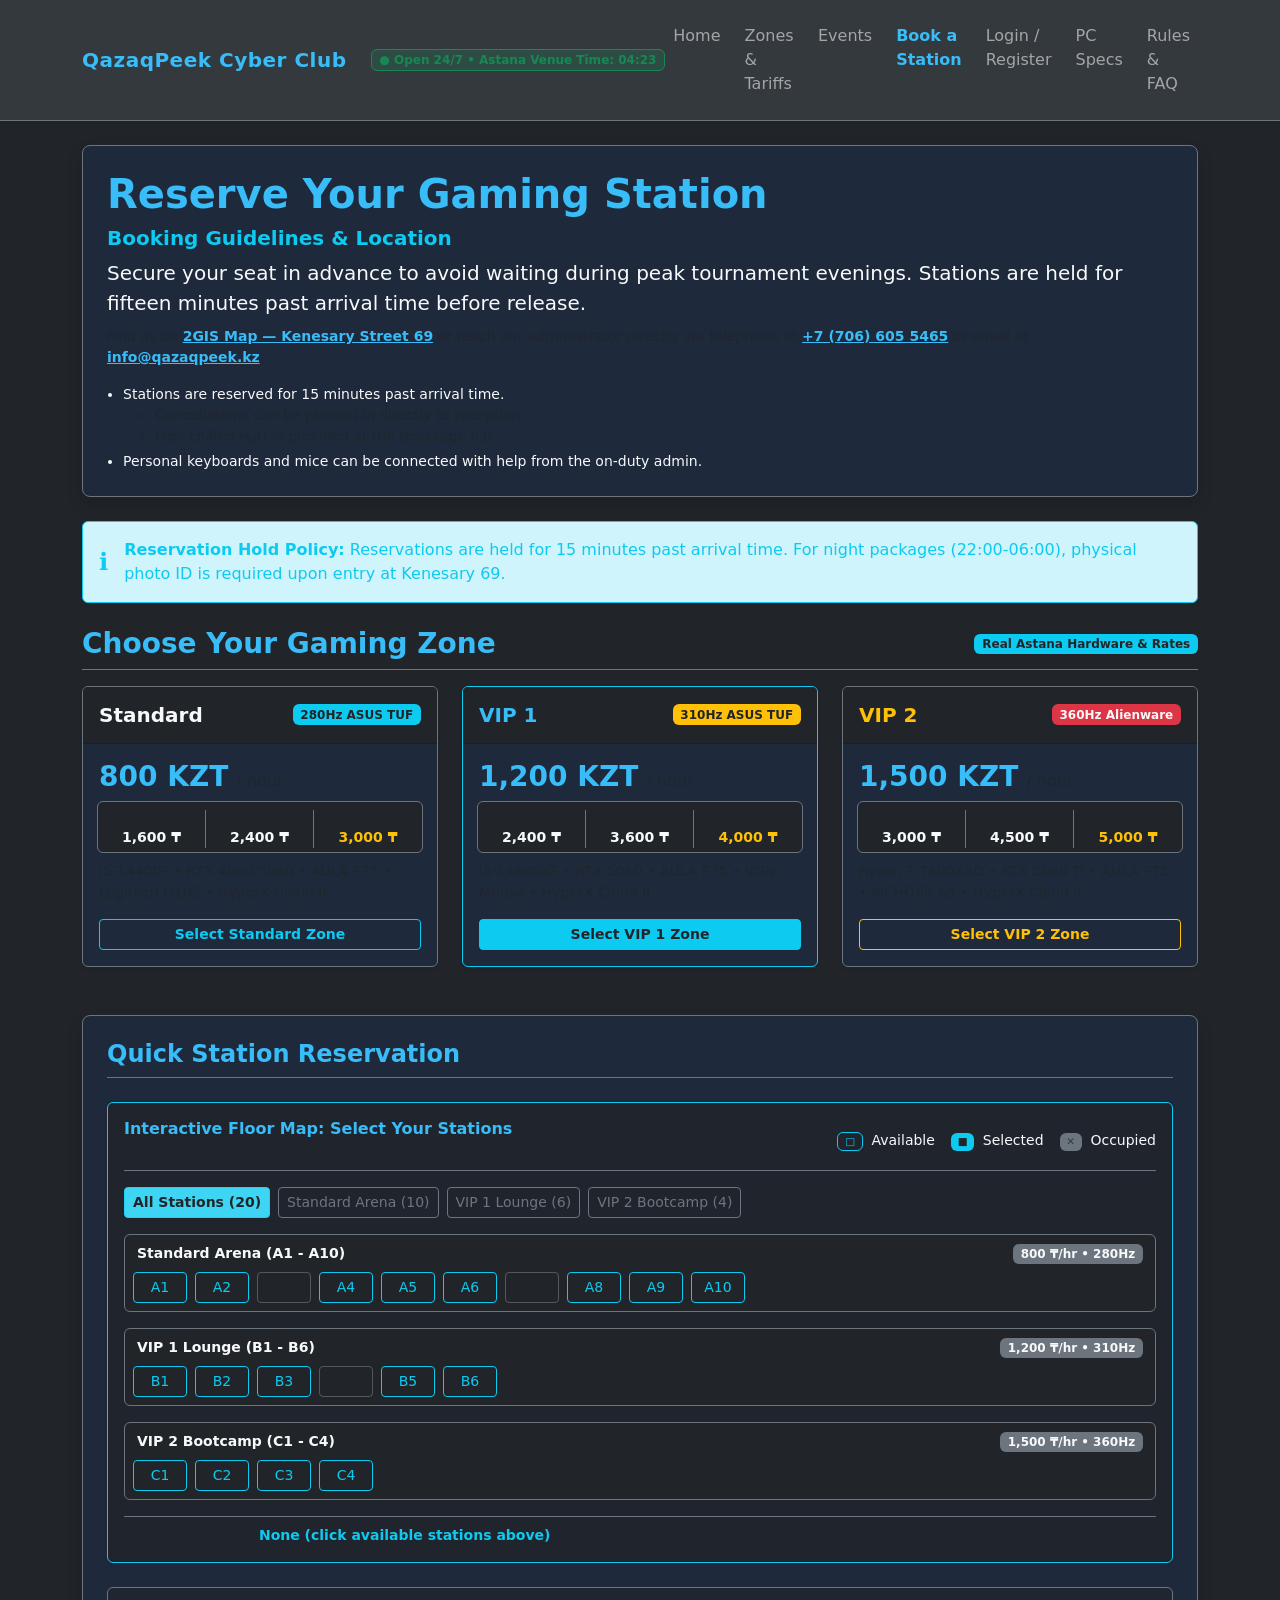
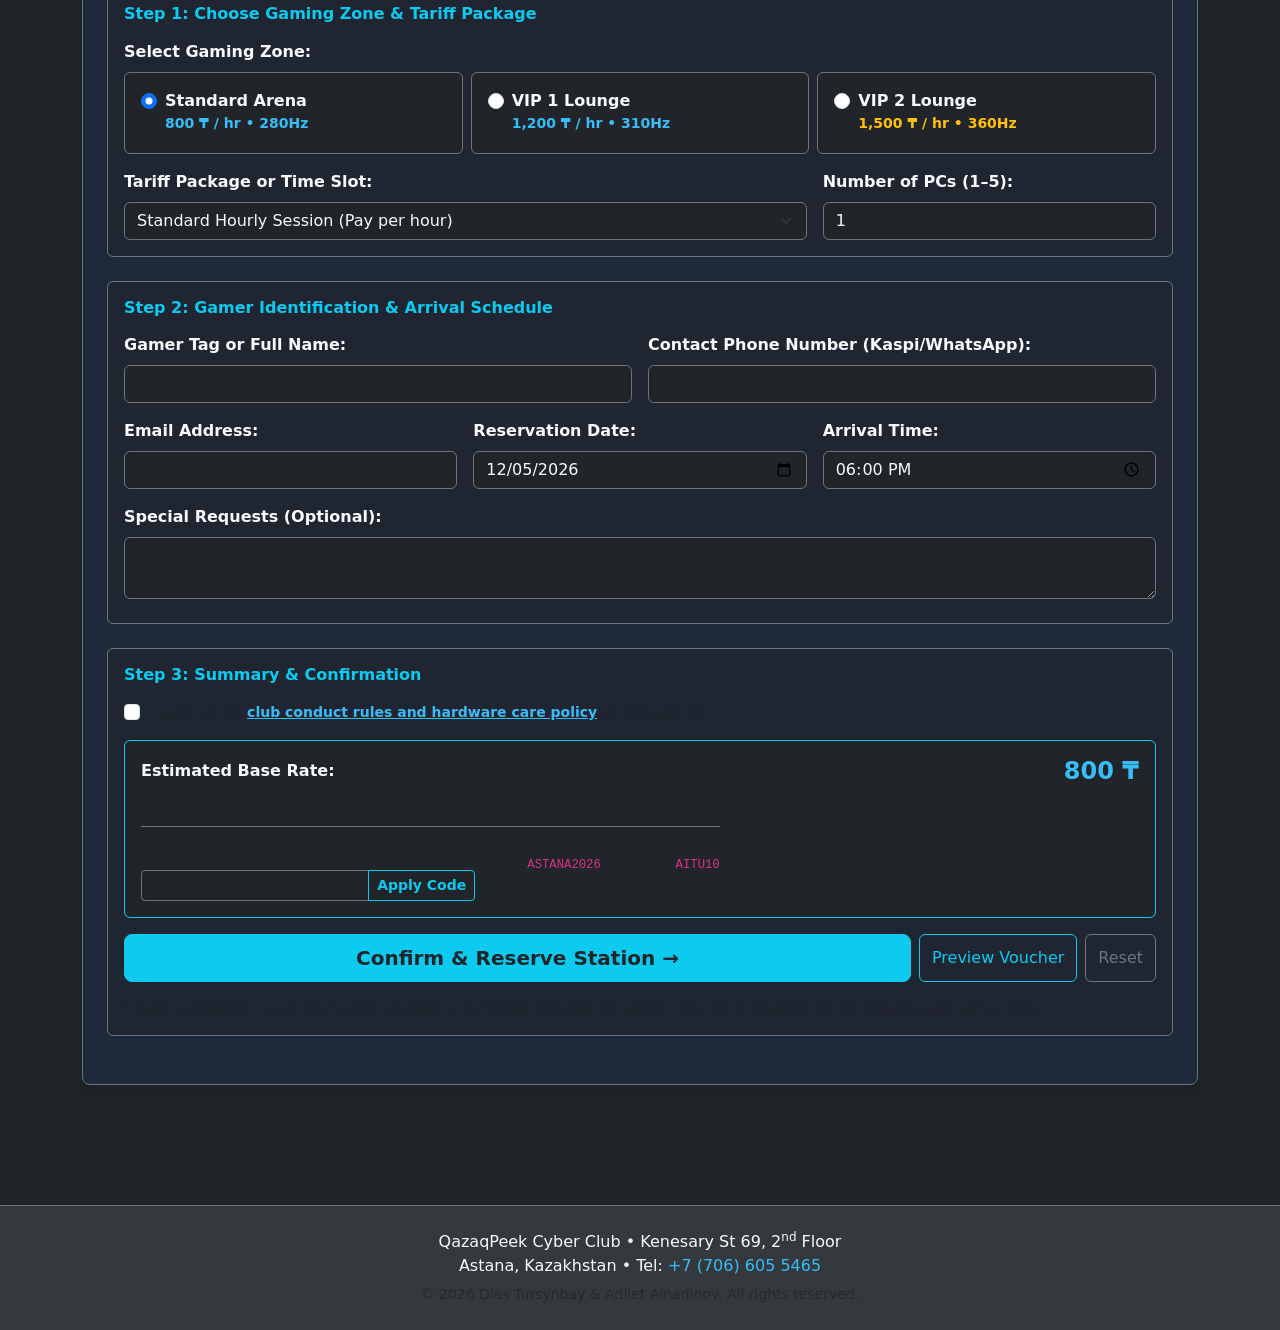
==== commit f453d02a: "fix(final): resolve endterm phone validation defect, optimize image assets, and complete accessibili" ====
--- a/booking.html
+++ b/booking.html
@@ -266,7 +266,7 @@
               </div>
               <div class="col-12 col-md-6">
                 <label for="client-phone" class="form-label text-light fw-semibold">Contact Phone Number (Kaspi/WhatsApp):</label>
-                <input type="tel" class="form-control bg-dark text-light border-secondary" id="client-phone" name="client_phone" placeholder="+7 706 605 5465" required>
+                <input type="tel" class="form-control bg-dark text-light border-secondary" id="client-phone" name="client_phone" placeholder="+7 706 605 5465" pattern="^(\+?7|8)[\s\-]?\(?7[04567][0-9]\)?[\s\-]?[0-9]{3}[\s\-]?[0-9]{2}[\s\-]?[0-9]{2}$|^(\+?7|8)[\s\-]?\(?7[04567][0-9]\)?[\s\-]?[0-9]{3}[\s\-]?[0-9]{4}$" title="Kazakhstan mobile format: +7 706 605 5465" required>
               </div>
             </div>
 
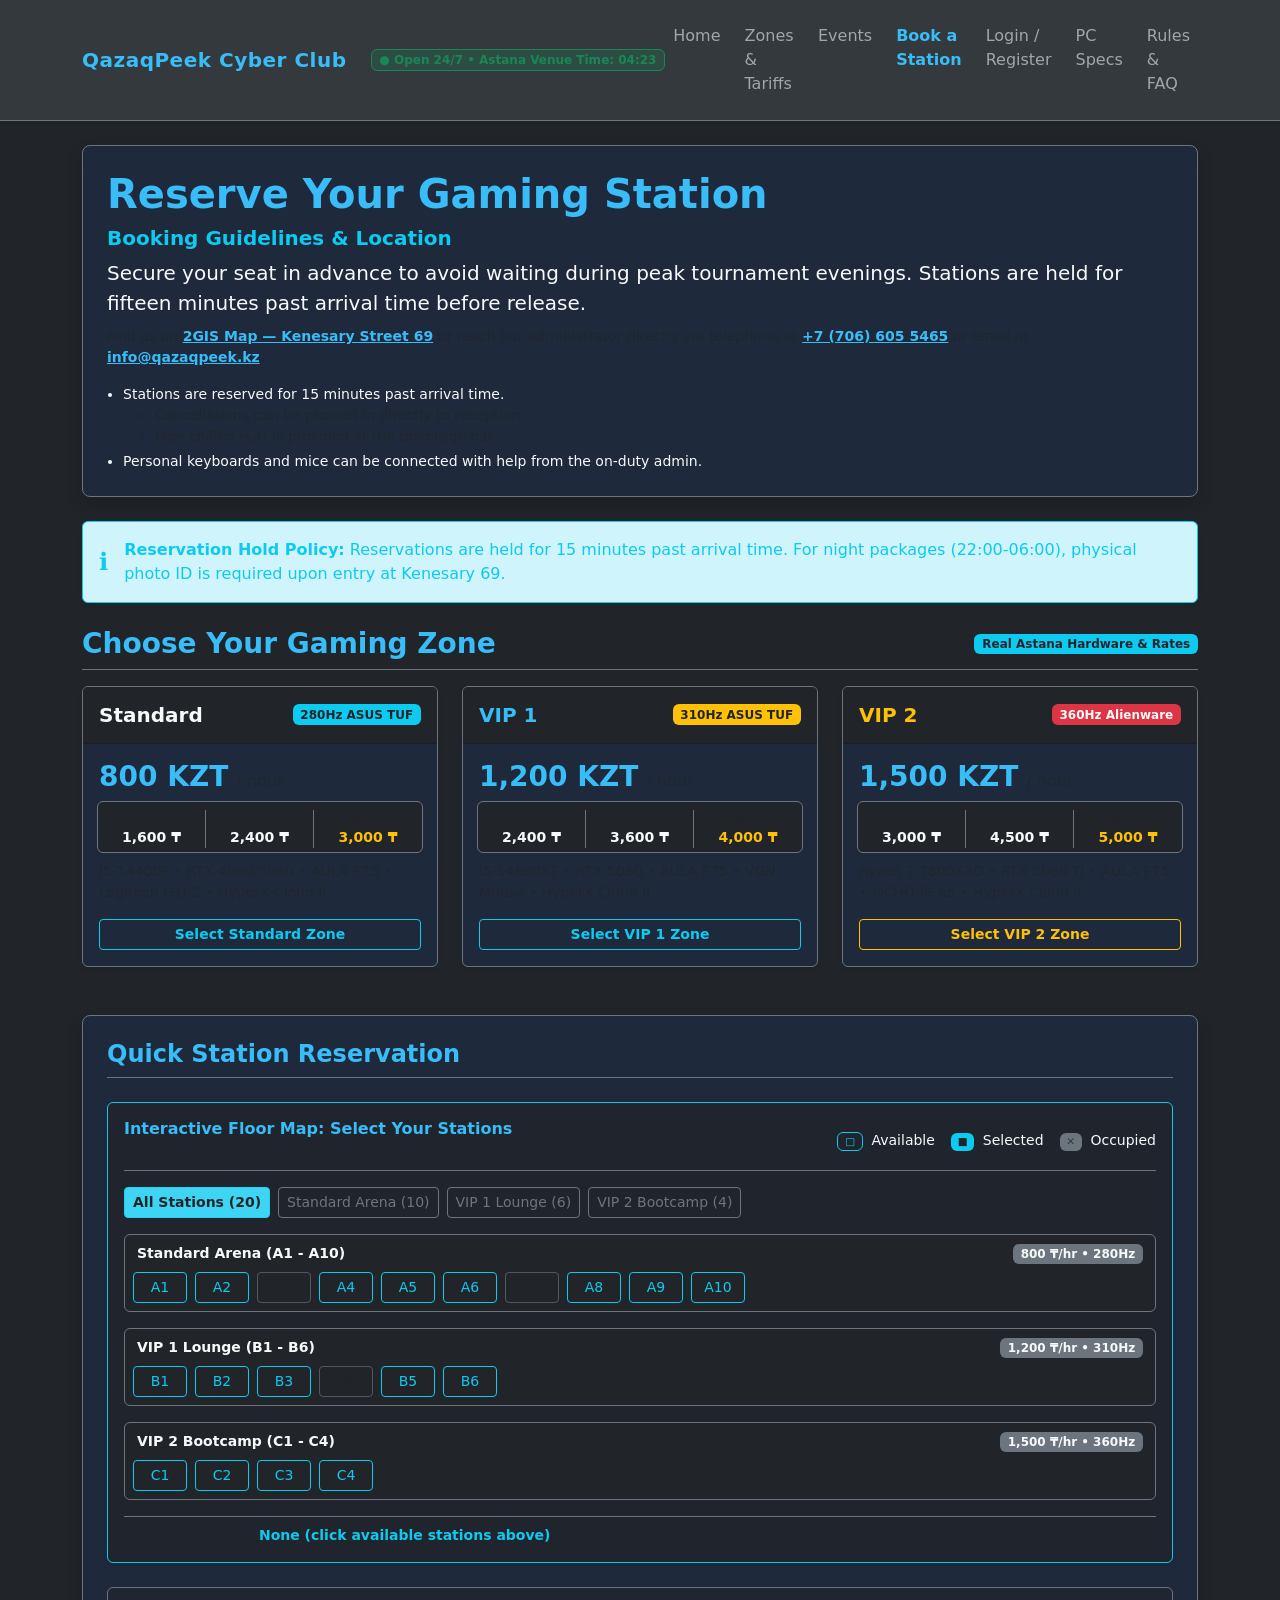
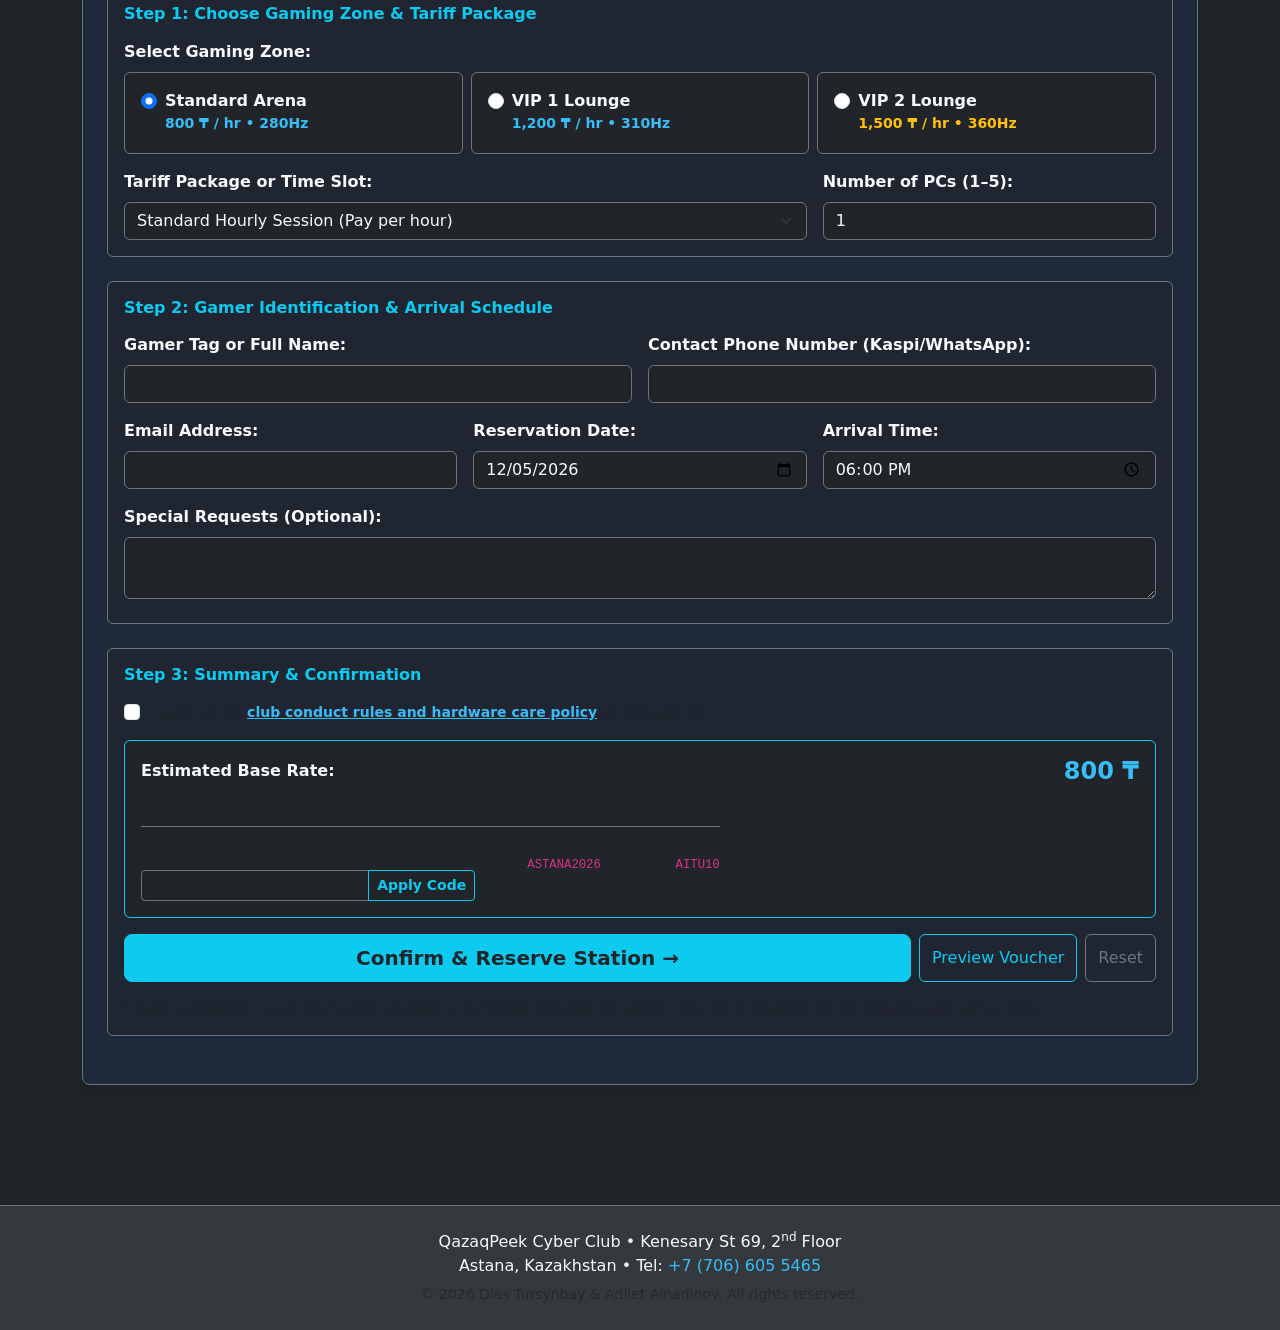
==== commit e6e21f42: "fix(final): harmonize middle card colors, enforce strict KZ phone validation, fix review voting, rem" ====
--- a/booking.html
+++ b/booking.html
@@ -120,7 +120,7 @@
 
         <!-- Uniform Card 2: VIP 1 Zone -->
         <div class="col-12 col-md-6 col-lg-4">
-          <div class="card bg-custom-card text-light h-100 shadow-sm border-info d-flex flex-column justify-content-between">
+          <div class="card bg-custom-card text-light h-100 shadow-sm border-secondary d-flex flex-column justify-content-between">
             <div class="card-header bg-dark d-flex justify-content-between align-items-center py-3">
               <h3 class="h5 mb-0 fw-bold text-accent">VIP 1</h3>
               <span class="badge bg-warning text-dark fw-bold">310Hz ASUS TUF</span>
@@ -148,7 +148,7 @@
                 <p class="card-text text-muted small mt-2 mb-3">i5-14600KF &bull; RTX 5060 &bull; AULA F75 &bull; VGN Mouse &bull; HyperX Cloud II.</p>
               </div>
               <div>
-                <a href="#booking-form" class="btn btn-info btn-sm w-100 fw-bold text-dark">Select VIP 1 Zone</a>
+                <a href="#booking-form" class="btn btn-outline-info btn-sm w-100 fw-bold">Select VIP 1 Zone</a>
               </div>
             </div>
           </div>
